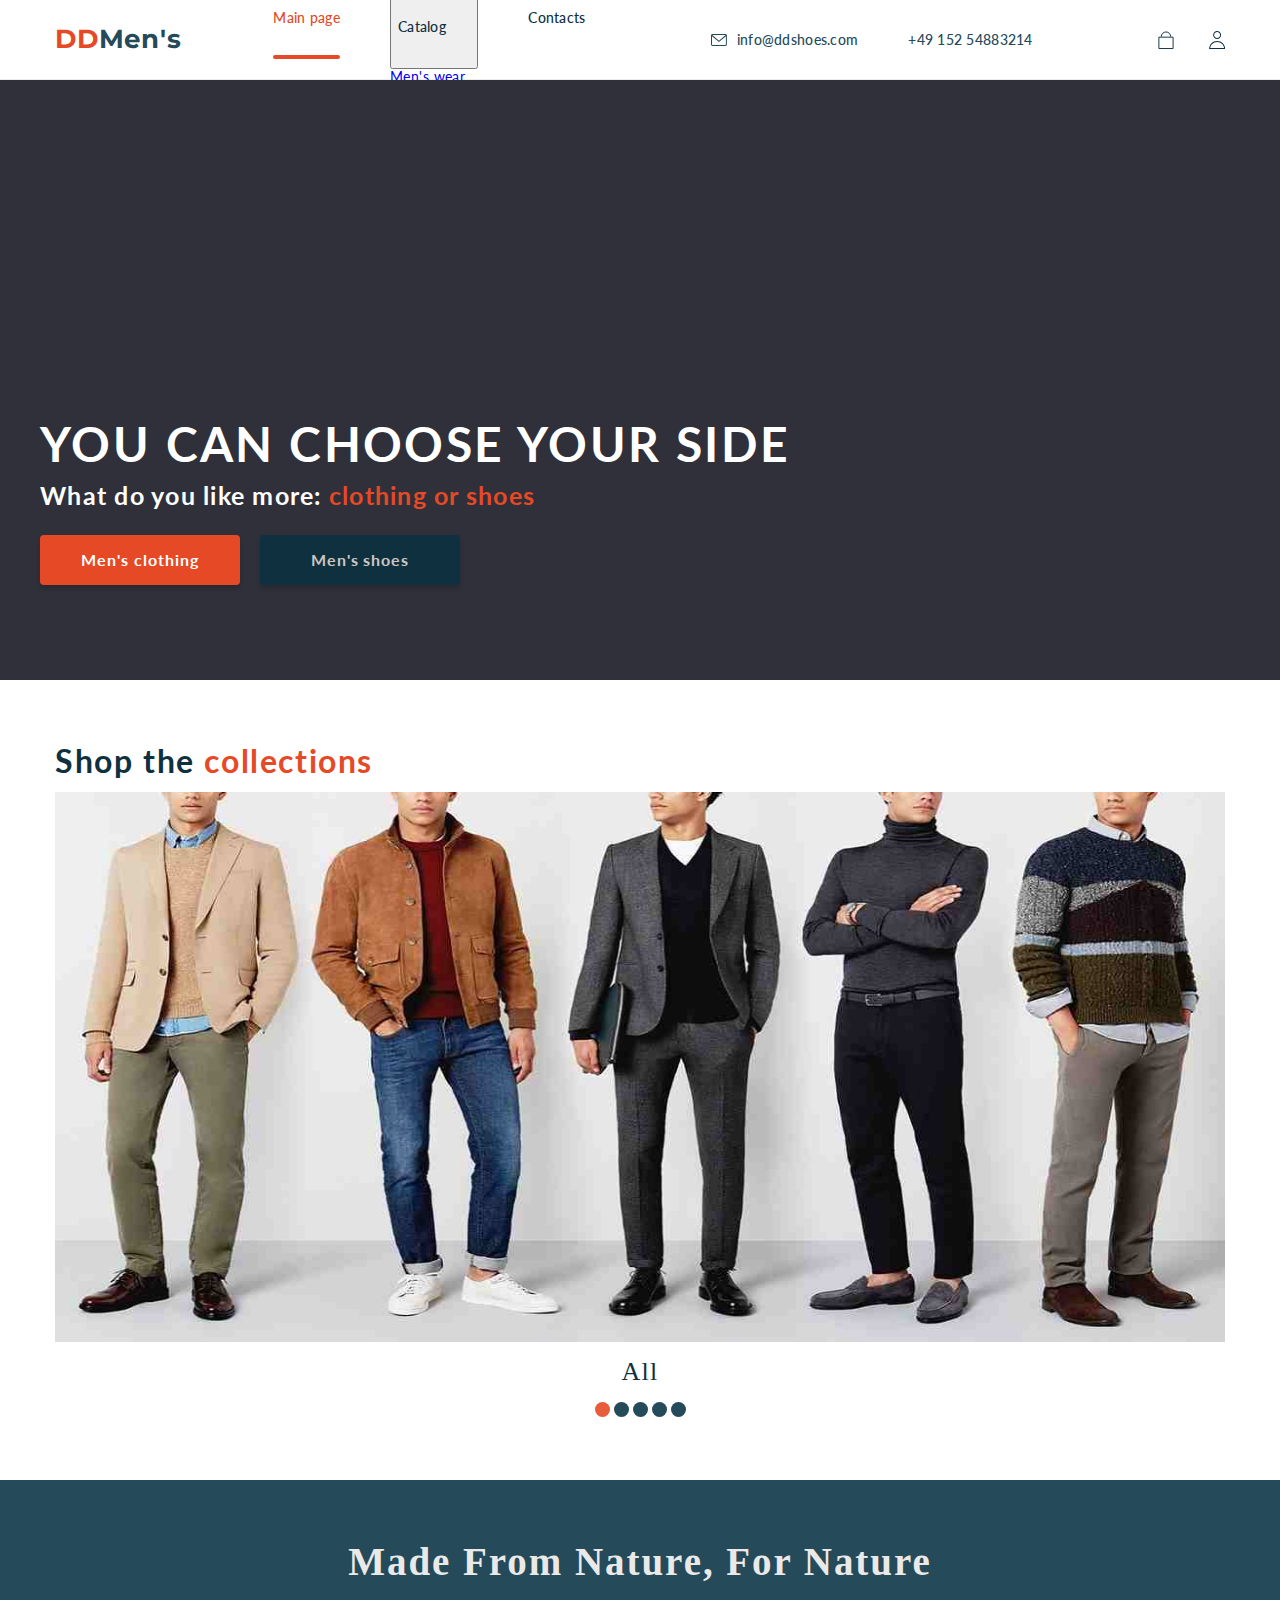
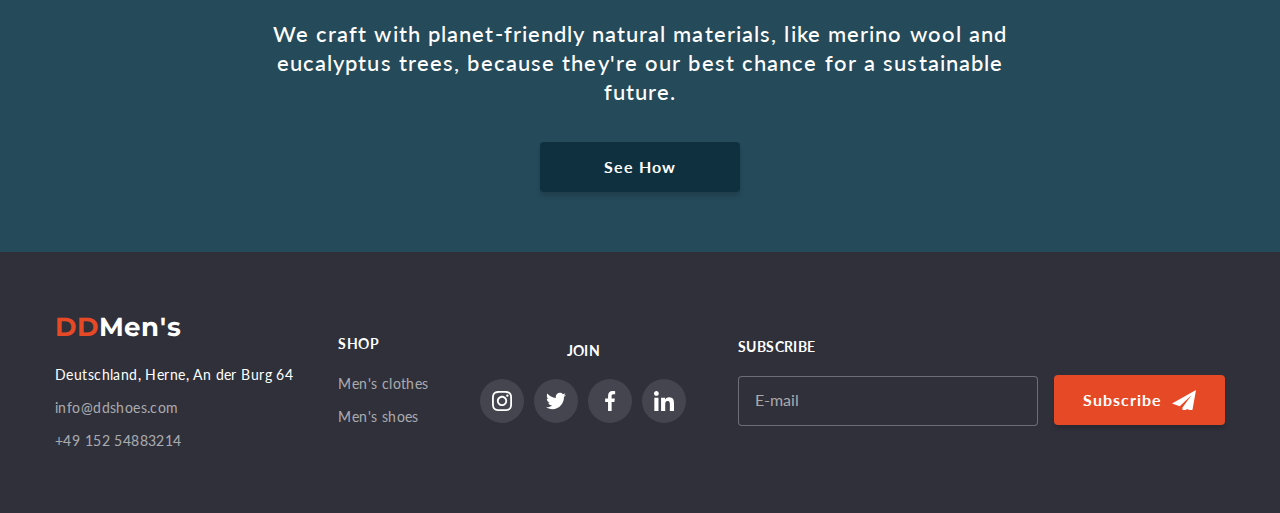
==== index.html @ 1b85abd5 "add img" ====
<!DOCTYPE html>
<html lang="en">
  <head>
    <meta charset="UTF-8" />
    <meta http-equiv="X-UA-Compatible" content="IE=edge" />
    <meta name="viewport" content="width=device-width, initial-scale=1.0" />
    <title>DDmen's</title>
    <!-- Fonts -->
    <link
      href="https://fonts.googleapis.com/css2?family=Cormorant:wght@500&family=Jost:wght@500&family=Lato:wght@400;700&family=Montserrat:wght@400;500&family=Raleway:wght@700&display=swap"
      rel="stylesheet"
    />

    <!-- Normalize -->
    <link
      rel="stylesheet"
      href="https://cdnjs.cloudflare.com/ajax/libs/modern-normalize/1.1.0/modern-normalize.min.css"
    />

    <!-- slick -->
    <!-- Add the slick-theme.css if you want default styling -->
    <!-- <link
      rel="stylesheet"
      type="text/css"
      href="//cdn.jsdelivr.net/npm/slick-carousel@1.8.1/slick/slick.css"
    /> -->
    <!-- Add the slick-theme.css if you want default styling -->
    <!-- <link
      rel="stylesheet"
      type="text/css"
      href="//cdn.jsdelivr.net/npm/slick-carousel@1.8.1/slick/slick-theme.css"
    /> -->

    <!-- Styles -->
    <link rel="stylesheet" href="./css/main.min.css" />
  </head>
  <body>
    <!-- Header -->
    <header class="header" id="header">
      <div class="header-container">
        <!-- Site-nav -->
        <nav class="site-nav">
          <a href="./index.html" class="site-nav__logo">
            <span class="site-nav__logo-span">DD</span>Men's
          </a>
          <ul class="site-nav__list">
            <li class="site-nav__item">
              <a
                href="./index.html"
                class="site-nav__link site-nav__link--current"
                >Main page</a
              >
            </li>
            <li class="site-nav__item">
              <!-- <a href="./catalog.html" class="site-nav__link">Catalog</a> -->
              <div class="dropdown">
                <button class="dropdown__button site-nav__link">
                  Catalog
                  <svg class="dropdown__icon" width="20" height="20">
                    <use
                      href="./src/images/icons/header/scroll.svg#scroll-down"
                    ></use>
                  </svg>
                </button>
                <div class="dropdown__content">
                  <ul class="dropdown__list">
                    <li class="dropdown__item">
                      <a class="dropdown__link" href="./catalog-clothes.html"
                        >Men's wear</a
                      >
                    </li>
                    <li class="dropdown__item">
                      <a class="dropdown__link" href="./catalog-shoes.html"
                        >Men's shoes</a
                      >
                    </li>
                  </ul>
                </div>
              </div>
            </li>
            <li class="site-nav__item">
              <a href="" class="site-nav__link">Contacts</a>
            </li>
          </ul>
        </nav>

        <!-- Contacts -->
        <div class="contact">
          <ul class="header-contact__list">
            <li class="header-contact__item">
              <a href="mailto:info@ddshoes.com" class="header-contact__link">
                <svg class="header-contact__icon" width="16" height="12">
                  <use href="./src/images/icons/header/header.svg#mailto"></use>
                </svg>
                info@ddshoes.com
              </a>
            </li>
            <li class="header-contact__item">
              <a href="tel:+4915254883214" class="header-contact__link">
                <svg class="header-contact__icon" width="10" height="16">
                  <use href="./images/icons/header/header.svg#tel"></use>
                </svg>
                +49 152 54883214
              </a>
            </li>
          </ul>
        </div>

        <!-- Header-actions -->
        <div class="header-actions">
          <ul class="header-actions__list">
            <li class="header-actions__item">
              <a
                href=""
                class="header-actions__link header-actions__link-busket"
              >
                <svg
                  class="header-actions__icon header-actions__icon-busket"
                  width="16"
                  height="18"
                >
                  <use
                    href="./src/images/icons/header/actions-header.svg#busket"
                  ></use>
                </svg>
              </a>
            </li>
            <li class="header-actions__item">
              <a href="" class="header-actions__link">
                <svg class="header-actions__icon" width="16" height="18">
                  <use
                    href="./src/images/icons/header/actions-header.svg#account"
                  ></use>
                </svg>
              </a>
            </li>
          </ul>
        </div>

        <!-- Mobile -->

        <!-- Mobile-button -->
        <button
          type="button"
          class="burger__btn burger__btn--opened js-open-menu"
          aria-expanded="false"
          aria-controls="mobile-menu-container"
        >
          <svg
            class="burger__icon burger__icon--opened"
            aria-label="Перемикач мобільного меню"
          >
            <use
              class="burger__use burger__use--opened"
              href="../src/images/icons/mobile/mobile-new.svg#menu-new"
            ></use>
          </svg>
        </button>

        <!-- Mobile-menu -->
        <div class="mobile-menu js-menu-container">
          <div class="menu-container" id="mobile-menu-container">
            <button
              type="button"
              class="burger__btn burger__btn--closed is-close js-close-menu"
              aria-expanded="false"
              aria-controls="mobile-menu-container"
            >
              <svg class="burger__icon" aria-label="Перемикач мобільного меню">
                <use
                  class="burger__use burger__use--crossed"
                  href="../src/images/icons/mobile/mobile.svg#close-40px"
                ></use>
              </svg>
            </button>

            <!-- Mobile-nav -->
            <ul class="mobile-nav__list">
              <li class="mobile-nav__item">
                <a
                  href="./index.html"
                  class="mobile-nav__link mobile-nav__link--current"
                  >Main page</a
                >
              </li>
              <li class="mobile-nav__item">
                <div class="dropdown-mobile">
                  <button
                    class="dropdown-mobile__button mobile-nav__link dropdown-btn"
                  >
                    Catalog
                    <!-- <svg class="dropdown-mobile__icon" width="20" height="20"> -->
                    <!-- <use
                        href="./images/icons/header/scroll.svg#scroll-down"
                      ></use>
                    </svg> -->
                  </button>
                  <div class="dropdown-mobile__content">
                    <ul class="dropdown-mobile__list">
                      <li class="dropdown-mobile__item">
                        <a
                          class="dropdown-mobile__link"
                          href="./catalog-clothes.html"
                          >Men's wear</a
                        >
                      </li>
                      <li class="dropdown-mobile__item">
                        <a
                          class="dropdown-mobile__link"
                          href="./catalog-shoes.html"
                          >Men's shoes</a
                        >
                      </li>
                    </ul>
                  </div>
                </div>
              </li>

              <li class="mobile-nav__item mobile-nav__item-contacts">
                <a href="" class="mobile-nav__link">Contacts</a>
              </li>
            </ul>

            <!-- Mobile-contact -->
            <ul class="mobile-contact__list">
              <li class="mobile-contact__item">
                <a href="tel:+4915254883214" class="mobile-contact__link">
                  +49 152 54883214
                </a>
              </li>
              <li class="mobile-contact__item">
                <a href="mailto:info@ddshoes.com" class="mobile-contact__link">
                  info@ddshoes.com
                </a>
              </li>
            </ul>

            <!-- Mobile-socials -->
            <ul class="mobile-socials">
              <li class="mobile-socials__item">
                <a
                  class="mobile-socials__link"
                  href="https://www.instagram.com/"
                >
                  Instagram
                </a>
              </li>
              <li class="mobile-socials__item">
                <a class="mobile-socials__link" href="https://www.twitter.com/">
                  Twitter
                </a>
              </li>
              <li class="mobile-socials__item">
                <a
                  class="mobile-socials__link"
                  href="https://www.facebook.com/"
                >
                  Facebook
                </a>
              </li>
              <li class="mobile-socials__item">
                <a
                  class="mobile-socials__link"
                  href="https://www.linkedin.com/"
                >
                  LinkedIn
                </a>
              </li>
            </ul>
          </div>
        </div>
      </div>
    </header>

    <!-- Main -->
    <main>
      <!-- Hero -->
      <section class="hero">
        <div class="hero__container">
          <h1 class="hero__title">You can choose your side</h1>
          <p class="hero__text">
            What do you like more:
            <span class="hero__text-span">clothing or shoes</span>
          </p>

          <ul class="hero__list">
            <li class="hero__item">
              <a href="./catalog-clothes.html" class="hero__link"
                ><button class="hero__button">Men's clothing</button></a
              >
            </li>
            <li class="hero__item">
              <a href="./catalog-shoes.html" class="hero__link"
                ><button class="hero__button hero__button-shoes">
                  Men's shoes
                </button></a
              >
            </li>
          </ul>
        </div>
      </section>

      <!-- Season -->
      <section class="season">
        <div class="season__container">
          <h2 class="season__title">
            Shop the <span class="season__title-span">collections</span>
          </h2>

          <!-- Slide-show -->
          <div class="slideshow-cards">
            <ul class="slideshow-cards__list">
              <li class="slideshow-cards__item">
                <div class="slideshow-cards__box mySlides fade">
                  <p class="slideshow-cards__number">1 / 5</p>
                  <img
                    class="slideshow-cards__img"
                    src="/src/images/index/season/all.jpg"
                    alt=""
                  />
                  <a href="./catalog-clothes.html" class="slideshow-cards__link"
                    ><p class="slideshow-cards__text">All</p></a
                  >
                </div>
              </li>

              <li class="slideshow-cards__item">
                <div class="slideshow-cards__box mySlides fade">
                  <p class="slideshow-cards__number">2 / 5</p>
                  <img
                    class="slideshow-cards__img"
                    src="./src/images/index/season/sport.jpg"
                    alt=""
                  />
                  <a
                    href="./src/catalog-clothes.html"
                    class="slideshow-cards__link"
                    ><p class="slideshow-cards__text">Sport</p></a
                  >
                </div>
              </li>

              <li class="slideshow-cards__item">
                <div class="slideshow-cards__box mySlides fade">
                  <p class="slideshow-cards__number">3 / 5</p>
                  <img
                    class="slideshow-cards__img"
                    src="./src/images/index/season/summer.jpg"
                    alt=""
                  />
                  <a href="./catalog-clothes.html" class="slideshow-cards__link"
                    ><p class="slideshow-cards__text">Summer</p></a
                  >
                </div>
              </li>

              <li class="slideshow-cards__item">
                <div class="slideshow-cards__box mySlides fade">
                  <p class="slideshow-cards__number">4 / 5</p>
                  <img
                    class="slideshow-cards__img"
                    src="./src/images/index/season/winter.jpg"
                    alt=""
                  />
                  <a href="./catalog-clothes.html" class="slideshow-cards__link"
                    ><p class="slideshow-cards__text">Winter</p></a
                  >
                </div>
              </li>

              <li class="slideshow-cards__item">
                <div class="slideshow-cards__box mySlides fade">
                  <p class="slideshow-cards__number">5 / 5</p>
                  <img
                    class="slideshow-cards__img"
                    src="./src/images/index/season/casual.jpg"
                    alt=""
                  />
                  <a href="./catalog-clothes.html" class="slideshow-cards__link"
                    ><p class="slideshow-cards__text">Casual</p></a
                  >
                </div>
              </li>
            </ul>
          </div>

          <!-- Next and previous buttons -->
          <!-- <div class="slideshow-swipe">
            <ul class="slideshow-swipe__list">
              <li class="slideshow-swipe__item">
                <a
                  class="slideshow-swipe__button prev"
                  onclick="plusSlides(-1)"
                >
                  <svg class="slideshow-swipe__icon">
                    <use href="../src/images/icons/index/left.svg"></use>
                  </svg>
                </a>
              </li>
              <li class="slideshow-swipe__item slideshow-swipe__item-next">
                <a class="slideshow-swipe__button next" onclick="plusSlides(1)">
                  <svg class="slideshow-swipe__icon">
                    <use href="./images/icons/index/right.svg"></use>
                  </svg>
                </a>
              </li>
            </ul>
          </div> -->

          <!-- The dots/circles -->
          <div class="slideshow-dots">
            <ul class="slideshow-dots__list">
              <li class="slideshow-dots__item">
                <span
                  class="slideshow-dots__dot dot"
                  onclick="currentSlide(1)"
                ></span>
              </li>
              <li class="slideshow-dots__item">
                <span
                  class="slideshow-dots__dot dot"
                  onclick="currentSlide(2)"
                ></span>
              </li>
              <li class="slideshow-dots__item">
                <span
                  class="slideshow-dots__dot dot"
                  onclick="currentSlide(3)"
                ></span>
              </li>
              <li class="slideshow-dots__item">
                <span
                  class="slideshow-dots__dot dot"
                  onclick="currentSlide(4)"
                ></span>
              </li>
              <li class="slideshow-dots__item">
                <span
                  class="slideshow-dots__dot dot"
                  onclick="currentSlide(5)"
                ></span>
              </li>
            </ul>
          </div>
        </div>
      </section>

      <!-- Nature -->
      <section class="nature">
        <div class="nature__container">
          <h2 class="nature__title">Made From Nature, For Nature</h2>
          <p class="nature__text">
            We craft with planet-friendly natural materials, like merino wool
            and eucalyptus trees, because they're our best chance for a
            sustainable future.
          </p>
          <a href="" class="nature__link"
            ><button type="button" class="nature__button">See How</button>
          </a>
        </div>
      </section>
    </main>

    <!-- Footer -->
    <footer class="footer">
      <div class="footer-container">
        <h2 class="footer__title">Footer</h2>
        <!-- Footer-address -->
        <div class="footer-address">
          <!-- Address-logo -->
          <a href="./index.html" class="footer-address__logo">
            <span class="footer-address__logo-span">DD</span>Men's
          </a>

          <address class="footer-address__address">
            <ul class="footer-address__list">
              <li class="footer-address__item">
                <a
                  href="https://maps.app.goo.gl/2RKLBcvgn1Kz6TnK7?g_st=it"
                  class="footer-address__link"
                  >Deutschland, Herne, An der Burg 64</a
                >
              </li>
              <li class="footer-address__item">
                <a
                  href="mailto:info@ddshoes.com"
                  class="footer-address__link footer-address__link--add"
                  >info@ddshoes.com</a
                >
              </li>
              <li class="footer-address__item">
                <a
                  href="tel:+4915254883214"
                  class="footer-address__link footer-address__link--add"
                  >+49 152 54883214</a
                >
              </li>
            </ul>
          </address>
        </div>

        <!-- Shop -->
        <div class="footer-shop">
          <h3 class="footer-shop__title">Shop</h3>
          <ul class="footer-shop__list">
            <li class="footer-shop__item">
              <a href="./catalog-clothes.html" class="footer-shop__link">
                <p class="footer-shop__text">Men's clothes</p>
              </a>
            </li>
            <li class="footer-shop__item">
              <a href="./catalog-shoes.html" class="footer-shop__link">
                <p class="footer-shop__text">Men's shoes</p>
              </a>
            </li>
          </ul>
        </div>

        <!-- Socials -->
        <div class="footer-socials">
          <h3 class="footer-socials__title">Join</h3>
          <ul class="footer-socials__list">
            <li class="footer-socials__item">
              <a
                href="https://www.instagram.com/"
                target="_blank"
                class="footer-socials__link"
              >
                <svg class="footer-socials__icon">
                  <use
                    href="./src/images/icons/social/social.svg#instagram"
                  ></use>
                </svg>
              </a>
            </li>
            <li class="footer-socials__item">
              <a
                href="https://www.twitter.com/"
                target="_blank"
                class="footer-socials__link"
              >
                <svg class="footer-socials__icon">
                  <use
                    href="./src/images/icons/social/social.svg#twitter"
                  ></use>
                </svg>
              </a>
            </li>
            <li class="footer-socials__item">
              <a
                href="https://www.facebook.com/"
                target="_blank"
                class="footer-socials__link"
              >
                <svg class="footer-socials__icon">
                  <use
                    href="./src/images/icons/social/social.svg#facebook"
                  ></use>
                </svg>
              </a>
            </li>
            <li class="footer-socials__item">
              <a
                href="https://www.linkedin.com/"
                target="_blank"
                class="footer-socials__link"
              >
                <svg class="footer-socials__icon">
                  <use
                    href="./src/images/icons/social/social.svg#linkedin"
                  ></use>
                </svg>
              </a>
            </li>
          </ul>
        </div>

        <!-- Subscribe -->
        <div class="footer-subscribe">
          <p class="footer-subscribe__text">Subscribe</p>
          <form action="" class="js-speaker-form">
            <div class="form-footer">
              <label for="mail" class="form-footer__label"></label>
              <input
                type="email"
                name="mail"
                id="mail"
                class="form-footer__input"
                placeholder="E-mail"
              />
              <button type="submit" class="form-footer__button">
                Subscribe
              </button>
            </div>
          </form>
        </div>
      </div>
    </footer>

    <!-- Scripts -->
    <script src="../src/js/modal.js"></script>
    <script defer src="../src/js/mobile-menu.js"></script>
    <script src="../src/js/slider.js"></script>
    <script src="../src/js/mobile-dropdown.js"></script>
    <!-- <script defer src="../src/js/light-box.js"></script>
    <script src="../src/js/slick.js"></script> -->
  </body>
</html>
---- css/main.min.css ----
.mobile-socials{margin:0;padding:0;list-style:none}.mobile-socials__link{text-decoration:none}.filtration__button,.form-field__button,.modal__button{border-radius:4px;border-width:0}.catalog__title,.footer__title{position:absolute;width:1px;height:1px;margin:-1px;border:0;padding:0;white-space:nowrap;clip-path:inset(100%);clip:rect(0 0 0 0);overflow:hidden}.footer-socials__link{display:flex;align-items:center;justify-content:center;width:44px;height:44px;border-radius:50%;color:#afb1b8}.footer-socials__icon{width:20px;height:20px;fill:currentColor}body{background-color:#fff;color:#0f303f;font-family:Lato,sans-serif;letter-spacing:.03em;font-size:14px;overflow-x:hidden}body.modal-open{overflow:hidden}button{cursor:pointer}html{box-sizing:border-box}*,*::before,*::after{box-sizing:inherit}section{padding-top:60px;padding-bottom:60px}img{display:block;max-width:100%}h1,h2,h3,h4,h5,h6,p{margin-top:0;margin-bottom:0}ul{margin:0;padding:0;list-style:none}li{text-decoration:none}a{text-decoration:none}.backdrop{transition:opacity 250ms cubic-bezier(0.4, 0, 0.2, 1),visibility 250ms cubic-bezier(0.4, 0, 0.2, 1);position:fixed;top:0;left:0;width:100%;height:100%;background-color:rgba(0,0,0,.2)}.backdrop.is-hidden{opacity:0;pointer-events:none;visibility:hidden}.modal{transition:transform 250ms cubic-bezier(0.4, 0, 0.2, 1);position:absolute;top:50%;left:50%;background-color:#fff;transform:translate(-50%, -50%) scale(1)}@media screen and (max-width: 450px){.modal{width:90%;padding:0 15px}}@media screen and (max-height: 560px){.modal{left:50%;top:0;transform:translate(-50%, 0%) scale(1)}}.modal__icon{width:11px;height:11px;fill:currentColor}.modal__button{display:flex;align-items:center;justify-content:center;transition:color 250ms cubic-bezier(0.4, 0, 0.2, 1);position:absolute;padding:0;right:8px;top:8px;cursor:pointer;background-color:#fff;border-radius:50%;width:30px;height:30px;border:1px solid rgba(0,0,0,.1)}.modal__button:hover,.modal__button .close-btn:focus{color:#e64926}.backdrop.is-hidden .modal{transform:translate(-50%, -50%) scale(0.5)}@media screen and (max-height: 560px){.backdrop.is-hidden .modal{transform:translate(-50%, 0%) scale(0.5)}}.modal__button{display:flex;align-items:center;justify-content:center;transition:color 250ms cubic-bezier(0.4, 0, 0.2, 1);position:absolute;padding:0;right:8px;top:8px;cursor:pointer;background-color:#fff;border-radius:50%;width:30px;height:30px;border:1px solid rgba(0,0,0,.1)}.modal__button:hover,.modal__button .close-btn:focus{color:#e64926}.modal__title{font-size:20px;line-height:1.15;margin-bottom:12px;text-align:center;color:#254a5a}.modal-form{max-width:100%;padding:40px 20px}@media screen and (min-width: 450px){.modal-form{width:450px;padding:40px}}@media screen and (min-width: 1200px){.modal-form{width:528px;padding:40px}}.form-field{display:flex;flex-direction:column;margin-bottom:10px;position:relative}.form-field--comm{margin-bottom:20px}.form-field--term{margin-bottom:30px}.form-field__label{font-weight:400;font-size:12px;line-height:1.1666666667;letter-spacing:.01em}.form-field__label:not(:last-child){margin-bottom:4px}.form-field__label--term{font-weight:400;font-size:12px;line-height:1.1666666667;letter-spacing:.03em}@media screen and (min-width: 1200px){.form-field__label--term{font-weight:400;font-size:14px;line-height:1.7142857143;letter-spacing:.03em}}.form-field__input{transition:border-color 250ms cubic-bezier(0.4, 0, 0.2, 1);padding:11px 42px;height:40px;width:100%;border:1px solid rgba(33,33,33,.2);border-radius:4px}.form-field__input:focus{outline:none;border-color:#e64926}.form-field__icon{transition:fill 250ms cubic-bezier(0.4, 0, 0.2, 1);position:absolute;top:50%;left:15px;display:inline-block;width:18px;height:18px}.form-field__icon--check{display:inline-block;width:16px;height:15px;border:2px solid #254a5a;border-radius:2px;margin-right:7px}.form-field__comment{transition:border-color 250ms cubic-bezier(0.4, 0, 0.2, 1);resize:none;margin:0;padding:12px 16px;height:120px;border:1px solid rgba(33,33,33,.2);border-radius:4px;font-size:12px;line-height:1.17;letter-spacing:.01em}.form-field__comment:focus{border-color:#e64926;outline:none}.form-field__comment::placeholder{color:rgba(117,117,117,.5)}.form-field__checkbox{position:absolute;width:1px;height:1px;margin:-1px;padding:0;overflow:hidden;border:0;clip:rect(0 0 0 0)}.form-field__checkbox:checked+.form-field__icon--check{background-image:url(../src/images/icons/modal/term.svg);background-position:center;background-repeat:no-repeat;background-color:#e64926;background-origin:border-box;border-color:#e64926}.form-field__link{margin-left:4px;color:#2196f3;text-decoration:underline}.form-field__button{padding:10px 32px;margin:0 auto;display:block;text-align:center;min-width:216px;background-color:#e64926;color:#fff;box-shadow:0px 4px 4px rgba(0,0,0,.15);cursor:pointer;font-family:inherit;font-weight:700;font-size:16px;line-height:1.88;letter-spacing:.06em}.form .form-field__button:focus,.form .form-field__button:hover{background-color:#188ce8;box-shadow:0px 4px 4px rgba(0,0,0,.15)}.form-field__input:focus~.form-field__icon{fill:#e64926}.header{background-color:#fff;border-bottom:1px solid #ececec;height:60px;display:flex}.header-container{display:flex;align-items:center;justify-content:space-between;padding:0 15px;padding-top:0;padding-bottom:0;width:100%}@media screen and (min-width: 480px){.header-container{width:480px;margin-left:auto;margin-right:auto}}@media screen and (min-width: 768px){.header-container{width:768px}}@media screen and (min-width: 1200px){.header-container{width:1200px}}@media screen and (min-width: 1200px){.header{height:80px}}.site-nav__logo{font-weight:700;font-size:24px;line-height:1.1666666667;letter-spacing:.03em;font-style:normal;font-family:Montserrat,sans-serif;color:#254a5a}@media screen and (min-width: 1200px){.site-nav__logo{font-weight:700;font-size:26px;line-height:1.1923076923;letter-spacing:.03em}}.site-nav__logo-span{color:#e64926}.site-nav__list{display:none}.contact{display:none}.header-actions{display:flex}.header-actions__link{color:#0f303f;transition:fill 250ms cubic-bezier(0.4, 0, 0.2, 1)}.header-actions__link:hover,.header-actions__link:focus{fill:#e64926}.header-actions__link-busket{transition:stroke 250ms cubic-bezier(0.4, 0, 0.2, 1)}.header-actions__link-busket:hover,.header-actions__link-busket:focus{stroke:#e64926}.header-actions__icon{fill:#0f303f}.header-actions__icon:hover,.header-actions__icon:focus{fill:#e64926}.header-actions__icon-busket{fill:none;stroke:#0f303f}.header-actions__icon-busket:hover,.header-actions__icon-busket:focus{stroke:#e64926}@media screen and (min-width: 768px){.site-nav{display:flex;align-items:center}.site-nav__logo{font-weight:700;font-size:26px;line-height:1.1923076923;letter-spacing:.03em;font-weight:700;font-size:24px;line-height:1.1666666667;letter-spacing:.03em;font-style:normal;font-family:Montserrat,sans-serif;color:#254a5a;margin-right:88px}}@media screen and (min-width: 768px)and (min-width: 1200px){.site-nav__logo{font-weight:700;font-size:26px;line-height:1.1923076923;letter-spacing:.03em}}@media screen and (min-width: 768px){.site-nav__logo-span{color:#e64926}}@media screen and (min-width: 768px){.site-nav__list{display:flex}}@media screen and (min-width: 768px){.site-nav__item:not(:last-child){margin-right:50px}}@media screen and (min-width: 768px){.site-nav__link{font-weight:500;font-size:14px;line-height:1.1428571429;letter-spacing:.02em;transition:color 250ms cubic-bezier(0.4, 0, 0.2, 1);position:relative;display:block;padding-top:22px;padding-bottom:22px;color:#0f303f}.site-nav__link:hover,.site-nav__link:focus{color:#e64926}.site-nav__link--current{color:#e64926}.site-nav__link--current::after{position:absolute;display:block;content:"";width:100%;height:4px;background-color:#e64926;border-radius:2px;bottom:0%;margin-bottom:-1px}}@media screen and (min-width: 768px){.contact{display:block}}@media screen and (min-width: 768px){.header-contact__link{font-weight:500;font-size:12px;line-height:1.1666666667;letter-spacing:.02em;transition:color 250ms cubic-bezier(0.4, 0, 0.2, 1);display:flex;align-items:center;gap:10px;color:#254a5a}.header-contact__link:hover,.header-contact__link:focus{color:#e64926}.header-contact__icon{fill:currentColor}}@media screen and (min-width: 768px){.header-actions{display:flex}.header-actions__link{transition:color 250ms cubic-bezier(0.4, 0, 0.2, 1);display:flex;align-items:center;gap:10px;color:#0f303f}.header-actions__link:hover,.header-actions__link:focus{color:#e64926}.header-actions__icon{fill:currentColor;width:16px;height:18px}}@media screen and (min-width: 1200px){.site-nav__logo{margin-right:92px}.site-nav__link{padding-top:32px;padding-bottom:32px}.header-contact__list{display:flex}.header-contact__link{font-weight:500;font-size:14px;line-height:1.1428571429;letter-spacing:.02em}.header-actions__list{display:flex}}@media screen and (min-width: 768px)and (max-width: 1199px){.header-contact__item:not(:last-child){margin-bottom:10px}.header-actions__item:not(:last-child){margin-bottom:10px}}@media screen and (max-width: 767px){.header-actions__list{display:flex}.header-actions__item:not(:last-child){margin-right:10px}}@media screen and (min-width: 1200px){.header-contact__item:not(:last-child){margin-right:30px}.header-actions__item:not(:last-child){margin-right:35px}}.footer{padding:60px 0;background-color:#2f303a}.footer-container{padding:0 15px;padding-top:0;padding-bottom:0;width:100%}@media screen and (min-width: 480px){.footer-container{width:480px;margin-left:auto;margin-right:auto}}@media screen and (min-width: 768px){.footer-container{width:768px}}@media screen and (min-width: 1200px){.footer-container{width:1200px}}@media screen and (max-width: 767px){.footer-container{text-align:center}}@media screen and (min-width: 768px)and (max-width: 1199px){.footer-container{display:flex;flex-wrap:wrap;justify-content:center;align-items:baseline;column-gap:165px;text-align:center}}@media screen and (min-width: 1200px){.footer-container{justify-content:space-between;flex-wrap:nowrap;gap:0;display:flex;align-items:center}}@media screen and (max-width: 1199px){.footer-address{margin-bottom:60px}}.footer-address__logo{font-weight:700;font-size:24px;line-height:1.1666666667;letter-spacing:.03em;font-style:normal;font-family:Montserrat,sans-serif;color:#fff;display:inline-block;margin-bottom:20px}@media screen and (min-width: 1200px){.footer-address__logo{font-weight:700;font-size:26px;line-height:1.1923076923;letter-spacing:.03em}}.footer-address__logo-span{color:#e64926}@media screen and (min-width: 1200px){.footer-address__address{text-align:left;margin-bottom:0px;margin-right:45px}}.footer-address__item:not(:last-child){margin-bottom:9px}.footer-address__link{color:#fff;line-height:1.71;font-style:normal}.footer-address__link--add{transition:color 250ms cubic-bezier(0.4, 0, 0.2, 1);color:rgba(255,255,255,.6)}.footer-address__link--add:hover,.footer-address__link--add:focus{color:#e64926}.footer-shop{margin-bottom:30px}.footer-shop__title{font-weight:700;font-size:14px;line-height:1.1428571429;letter-spacing:.03em;margin-bottom:20px;text-transform:uppercase;color:#fff}.footer-shop__item:not(:last-child){margin-bottom:9px}.footer-shop__link{transition:color 250ms cubic-bezier(0.4, 0, 0.2, 1);color:rgba(255,255,255,.6);line-height:1.71;font-style:normal}.footer-shop__link:hover,.footer-shop__link:focus{color:#e64926}@media screen and (min-width: 1200px){.footer-shop{margin-right:auto;margin-bottom:0%}}.footer-socials__title{font-weight:700;font-size:14px;line-height:1.1428571429;letter-spacing:.03em;margin-bottom:20px;text-transform:uppercase;color:#fff}@media screen and (min-width: 1200px){.footer-socials__title{text-align:center}}.footer-socials__list{display:flex;gap:10px;justify-content:center}.footer-socials__link{transition:background-color 250ms cubic-bezier(0.4, 0, 0.2, 1);background-color:rgba(255,255,255,.1)}.footer-socials__link:hover,.footer-socials__link:focus{color:#fff;background-color:#e64926}.footer-socials__icon{fill:#fff}@media screen and (max-width: 1199px){.footer-socials{margin-bottom:60px}}@media screen and (min-width: 1200px){.footer-socials{margin-right:auto;margin-bottom:0%}}.footer-subscribe__text{font-weight:700;font-size:14px;line-height:1.1428571429;letter-spacing:.03em;display:block;margin-bottom:20px;margin-top:0;text-transform:uppercase;color:#fff}.form-footer__input{transition:#ececec 250ms cubic-bezier(0.4, 0, 0.2, 1);display:block;width:100%;height:50px;margin:0 auto;padding:13px 16px;margin-bottom:20px;border-radius:4px;border:1px solid rgba(255,255,255,.3);background-color:#2f303a;color:#fff}.form-footer__input::placeholder{color:rgba(255,255,255,.6);font-family:inherit;font-size:100%;font-size:16px;line-height:1.15}@media screen and (min-width: 768px){.form-footer__input{width:450px}}@media screen and (min-width: 1200px){.form-footer__input{display:inline-block;margin-bottom:0;margin-right:12px;width:300px}}.form-footer__button{display:inline-flex;align-items:center;padding:8px 29px;min-width:170px;min-height:50px;font-family:inherit;text-align:center;border-radius:4px;background-color:#e64926;color:#fff;cursor:pointer;display:inline-flex;align-items:center;justify-content:center;transition:background-color 250ms cubic-bezier(0.4, 0, 0.2, 1);font-weight:700;font-size:16px;line-height:1.875;letter-spacing:.06em;border:none;margin:0;box-shadow:0px 4px 4px rgba(0,0,0,.15);font-style:normal}.form-footer__button:hover,.form-footer__button:focus{background-color:#254a5a}.form-footer__button::after{content:"";display:inline-block;width:24px;height:20px;margin-left:10px;background-image:url(../src/images/icons/footer/send.svg)}.hero{padding:300px 0;background-color:#2f303a;margin:0 auto;background-size:cover;background-repeat:no-repeat;background-position:center;text-align:center;background-color:#2f303a;background-image:linear-gradient(to right, rgba(47, 48, 58, 0.4), rgba(47, 48, 58, 0.4)),url(../src/images/index/hero/hero-index.jpg)}@media screen and (max-width: 479px){.hero{padding:160px 0}}@media screen and (max-width: 767px){.hero{padding:210px 0}}@media screen and (max-width: 1199px){.hero{padding:220px 0}}.hero__container{padding:0 15px;padding-top:0;padding-bottom:0;width:100%}@media screen and (min-width: 480px){.hero__container{width:480px;margin-left:auto;margin-right:auto}}@media screen and (min-width: 768px){.hero__container{width:768px}}@media screen and (min-width: 1200px){.hero__container{width:1200px}}.hero__title{font-weight:700;font-size:40px;line-height:1.45;letter-spacing:.05em;margin-bottom:25px;margin-left:auto;margin-right:auto;text-transform:uppercase;text-align:center;color:#fff}@media screen and (max-width: 1199px){.hero__title{max-width:480px}}.hero__text{font-weight:700;font-size:20px;line-height:1.3;letter-spacing:.05em;color:#fff;margin-bottom:30px}.hero__text-span{color:#e64926}.hero__list{display:flex;gap:10px}.hero__item{margin-left:auto;margin-right:auto}.hero__button{display:inline-block;align-items:center;padding:10px 32px;min-width:200px;min-height:50px;font-family:inherit;text-align:center;border-radius:4px;background-color:#e64926;color:#fff;cursor:pointer;font-weight:700;font-size:16px;line-height:1.875;letter-spacing:.06em;transition:background-color 250ms cubic-bezier(0.4, 0, 0.2, 1),color 250ms cubic-bezier(0.4, 0, 0.2, 1);border:none;box-shadow:0 4px 4px rgba(0,0,0,.15)}.hero__button:focus,.hero__button:hover{background-color:#0f303f;color:#cec6c4}.hero__button-shoes{background-color:#0f303f;color:#cec6c4}.hero__button-shoes:focus,.hero__button-shoes:hover{background-color:#e64926;color:#fff}@media screen and (max-width: 425px){.hero__button{padding:10px 10px;min-width:140px;max-width:160px}}@media screen and (min-width: 768px){.hero__title{font-weight:700;font-size:45px;line-height:1.3333333333;letter-spacing:.05em}.hero__list{gap:40px;justify-content:center}.hero__item{margin-left:0;margin-right:0}}@media screen and (min-width: 1200px){.hero{position:relative}.hero__title{font-weight:700;font-size:48px;line-height:1.3125;letter-spacing:.05em;position:absolute;bottom:180px;left:40px;color:#fff}.hero__text{font-weight:700;font-size:25px;line-height:1.2;letter-spacing:.05em;position:absolute;bottom:140px;left:40px;color:#fff}.hero__text-span{color:#e64926}.hero__list{display:flex;gap:20px;position:absolute;bottom:95px;left:40px}}.season__container{padding:0 15px;padding-top:0;padding-bottom:0;width:100%}@media screen and (min-width: 480px){.season__container{width:480px;margin-left:auto;margin-right:auto}}@media screen and (min-width: 768px){.season__container{width:768px}}@media screen and (min-width: 1200px){.season__container{width:1200px}}.season__title{font-weight:700;font-size:32px;line-height:1.3125;letter-spacing:.05em;margin-bottom:10px}.season__title-span{color:#e64926}@media screen and (max-width: 374px){.season__title{font-weight:700;font-size:28px;line-height:1.2857142857;letter-spacing:.05em}}.slideshow-cards{position:relative;margin:0 auto}.slideshow-cards__box{display:none}.slideshow-cards__box.fade{animation-name:fade;animation-duration:1.5s}.slideshow-cards__number{font-weight:700;font-size:12px;line-height:1.3333333333;letter-spacing:.05em;color:#f2f2f2;padding:8px 12px;position:absolute;top:0}.slideshow-cards__img{min-width:100%;max-height:225px;position:relative}@media screen and (max-width: 479px){.slideshow-cards__img{max-height:173px}}@media screen and (max-width: 424px){.slideshow-cards__img{max-height:160px}}@media screen and (max-width: 374px){.slideshow-cards__img{max-height:145px}}@media screen and (min-width: 768px){.slideshow-cards__img{max-height:320px}}@media screen and (min-width: 1200px){.slideshow-cards__img{max-height:550px}}.slideshow-cards__text{font-weight:500;font-size:16px;line-height:1.25;letter-spacing:.05em;transition:color 250ms cubic-bezier(0.4, 0, 0.2, 1),background-color 250ms cubic-bezier(0.4, 0, 0.2, 1);color:#0f303f;padding:15px 0;bottom:8px;width:100%;text-align:center;font-family:Cormorant Garamond}.slideshow-cards__text:hover,.slideshow-cards__text:focus{color:#e64926}@media screen and (min-width: 768px){.slideshow-cards__text{font-weight:500;font-size:22px;line-height:1.1818181818;letter-spacing:.05em}}@media screen and (min-width: 1200px){.slideshow-cards__text{font-weight:500;font-size:26px;line-height:1.1538461538;letter-spacing:.05em}}.slideshow-dots__list{display:flex;justify-content:center;text-align:center}.slideshow-dots__dot{transition:background-color 750ms cubic-bezier(0.4, 0, 0.2, 1);cursor:pointer;height:15px;width:15px;margin:0 2px;background-color:#254a5a;border-radius:50%;display:inline-block}.slideshow-dots__dot.active,.slideshow-dots__dot:hover{background-color:rgba(230,73,38,.9)}.nature{background-color:#254a5a}.nature__container{padding:0 15px;padding-top:0;padding-bottom:0;width:100%}@media screen and (min-width: 480px){.nature__container{width:480px;margin-left:auto;margin-right:auto}}@media screen and (min-width: 768px){.nature__container{width:768px}}@media screen and (min-width: 1200px){.nature__container{width:1200px}}.nature__title{font-weight:700;font-size:30px;line-height:1.1666666667;letter-spacing:.05em;font-family:Cormorant Garamond;color:#eae9e8;margin-left:auto;margin-right:auto;text-align:center;margin-bottom:12px}@media screen and (max-width: 479px){.nature__title{font-weight:700;font-size:27px;line-height:1.1111111111;letter-spacing:.05em}}@media screen and (min-width: 768px){.nature__title{font-weight:700;font-size:36px;line-height:1.1388888889;letter-spacing:.05em}}@media screen and (min-width: 1200px){.nature__title{font-weight:700;font-size:39px;line-height:1.1025641026;letter-spacing:.05em}}.nature__text{font-weight:500;font-size:15px;line-height:1.2666666667;letter-spacing:.05em;color:#fff;text-align:center;margin-bottom:35px}@media screen and (min-width: 768px){.nature__text{font-weight:500;font-size:19px;line-height:1.3684210526;letter-spacing:.05em;max-width:650px;margin:36px auto}}@media screen and (min-width: 1200px){.nature__text{font-weight:500;font-size:22px;line-height:1.3181818182;letter-spacing:.05em;max-width:780px;margin:36px auto}}.nature__link{margin-left:auto;margin-right:auto;display:flex;justify-content:center}.nature__button{display:inline-block;align-items:center;padding:10px 32px;min-width:200px;min-height:50px;font-family:inherit;text-align:center;border-radius:4px;background-color:#0f303f;color:#fff;cursor:pointer;font-weight:700;font-size:16px;line-height:1.875;letter-spacing:.06em;transition:background-color 250ms cubic-bezier(0.4, 0, 0.2, 1),color 250ms cubic-bezier(0.4, 0, 0.2, 1);border:none;box-shadow:0 4px 4px rgba(0,0,0,.15)}.nature__button:focus,.nature__button:hover{background-color:#e64926;color:#cec6c4}.burger__btn{background:rgba(0,0,0,0);border:none;padding:0}.burger__btn--opened{display:flex;align-items:center;justify-content:center;top:10px;right:15px}.burger__btn--opened:hover .burger__icon,.burger__btn--opened:focus .burger__icon{stroke:#e64926}.burger__btn.is-open .burger__icon-opened{display:none}.burger__btn.is-open .burger__icon-crossed{display:block}.burger__btn--closed{display:flex;align-items:center;justify-content:center;position:absolute;top:10px;right:15px;height:40px;width:40px}.burger__btn--closed:hover .burger__icon,.burger__btn--closed:focus .burger__icon{fill:#e64926}@media screen and (min-width: 768px){.burger__btn{display:none}}.burger__icon{transition:fill 250ms cubic-bezier(0.4, 0, 0.2, 1);display:block;width:40px;height:40px;fill:#0f303f}.burger__icon--opened{stroke:#0f303f;width:30px}.mobile-menu{transition:opacity 250ms cubic-bezier(0.4, 0, 0.2, 1),visibility 250ms cubic-bezier(0.4, 0, 0.2, 1);position:absolute;top:0;left:0;width:100%;height:100vh;background-color:#fff;opacity:0;visibility:hidden;z-index:100;pointer-events:none;overflow-y:scroll}.mobile-menu.is-open{opacity:1;visibility:visible;pointer-events:auto}.menu-container{padding:0 15px;padding-top:0;padding-bottom:0;width:100%;height:100%;position:relative;padding-left:40px;padding-bottom:48px;padding-top:48px;display:flex;flex-direction:column}@media screen and (min-width: 480px){.menu-container{width:480px;margin-left:auto;margin-right:auto}}@media screen and (min-width: 768px){.menu-container{width:768px}}@media screen and (min-width: 1200px){.menu-container{width:1200px}}.mobile-actions{display:flex;align-items:center;justify-content:center;height:18px;width:16px}.mobile-nav__item:not(:last-child){margin-bottom:36px}.mobile-nav__link{transition:color 250ms cubic-bezier(0.4, 0, 0.2, 1);font-weight:500;font-size:40px;line-height:1.175;letter-spacing:.02em;color:#0f303f}.mobile-nav__link--current{color:#e64926}.mobile-nav__link:hover,.mobile-nav__link:focus{color:#e64926}.mobile-contact__list{margin-top:auto;margin-bottom:64px}.mobile-contact__item{font-weight:500;font-size:34px;line-height:1.1764705882;letter-spacing:.02em}.mobile-contact__item:nth-child(1){font-weight:500;font-size:34px;line-height:1.1764705882;letter-spacing:.02em;color:#e64926}@media screen and (max-width: 380px){.mobile-contact__item:nth-child(1){font-size:28px}}.mobile-contact__item:nth-child(2){font-weight:500;font-size:24px;line-height:1.1666666667;letter-spacing:.02em;color:#254a5a}@media screen and (max-width: 380px){.mobile-contact__item:nth-child(2){font-size:24px}}.mobile-contact__item:not(:last-child){margin-bottom:32px}.mobile-contact__link{transition:color 250ms cubic-bezier(0.4, 0, 0.2, 1);color:inherit}.mobile-socials{display:flex;flex-wrap:wrap}.mobile-socials__item:not(:last-child){padding-right:10px;margin-right:10px;border-right:1px solid rgba(33,33,33,.2)}.mobile-socials__link{display:inline-block;font-weight:500;font-size:18px;line-height:1.2222222222;letter-spacing:.02em;color:#e64926}@media screen and (min-width: 768px){.mobile-socials__link{display:none}}@media screen and (min-width: 768px){.mobile-socials{display:none}}.hero-catalog{padding:118px 0;background-color:#2f303a;margin:0 auto;background-size:cover;background-repeat:no-repeat;background-position:center;text-align:center;max-width:100%;background-color:#2f303a;background-image:linear-gradient(to right, rgba(47, 48, 58, 0.4), rgba(47, 48, 58, 0.4)),url(../src/images/catalog/hero.jpg)}@media screen and (min-width: 1200px){.hero-catalog{background-image:linear-gradient(to right, rgba(47, 48, 58, 0.4), rgba(47, 48, 58, 0.4)),url(../src/images/catalog/hero.jpg);max-width:1600px;padding-top:200px;padding-bottom:200px}}.hero-catalog__container{padding:0 15px;padding-top:0;padding-bottom:0;width:100%}@media screen and (min-width: 480px){.hero-catalog__container{width:480px;margin-left:auto;margin-right:auto}}@media screen and (min-width: 768px){.hero-catalog__container{width:768px}}@media screen and (min-width: 1200px){.hero-catalog__container{width:1200px}}.hero-catalog__title{font-weight:900;font-size:26px;line-height:1.6153846154;letter-spacing:.06em;max-width:360px;margin-bottom:40px;margin-left:auto;margin-right:auto;text-transform:uppercase;text-align:center;color:#fff}@media screen and (min-width: 1200px){.hero-catalog__title{max-width:696px;font-size:44px;line-height:1.36}}.hero-catalog__item:not(:last-child){margin-bottom:30px}.hero-catalog__button{transition:background-color 250ms cubic-bezier(0.4, 0, 0.2, 1),color 250ms cubic-bezier(0.4, 0, 0.2, 1);display:inline-block;align-items:center;padding:10px 32px;min-width:200px;min-height:50px;font-family:inherit;text-align:center;border-radius:4px;background-color:#0f303f;color:#cec6c4;cursor:pointer;font-weight:700;font-size:16px;line-height:1.875;letter-spacing:.06em;border:none;box-shadow:0 4px 4px rgba(0,0,0,.15)}.hero-catalog__button:focus,.hero-catalog__button:hover{background-color:#e64926;color:#fff}.catalog-container{padding:0 15px;padding-top:0;padding-bottom:0;width:100%}@media screen and (min-width: 480px){.catalog-container{width:480px;margin-left:auto;margin-right:auto}}@media screen and (min-width: 768px){.catalog-container{width:768px}}@media screen and (min-width: 1200px){.catalog-container{width:1200px}}.filtration__list{display:flex;align-items:center;justify-content:center;margin:0 auto;margin-bottom:50px;flex-wrap:wrap;row-gap:15px;column-gap:8px}@media screen and (max-width: 768px){.filtration__list{justify-content:flex-start}}.filtration__button{transition:color 250ms cubic-bezier(0.4, 0, 0.2, 1),background-color 250ms cubic-bezier(0.4, 0, 0.2, 1),box-shadow 250ms cubic-bezier(0.4, 0, 0.2, 1);font-weight:500;font-size:16px;line-height:1.625;letter-spacing:.03em;display:block;align-items:center;padding:6px 22px;min-width:100%;min-height:100%;font-family:inherit;text-align:center;border-radius:4px;background-color:#0f303f;color:#cec6c4;cursor:pointer}.filtration__button:hover,.filtration__button:focus{background-color:#e64926;color:#fff;box-shadow:0px 3px 1px rgba(0,0,0,.1),0px 1px 2px rgba(0,0,0,.08),0px 2px 2px rgba(0,0,0,.12)}.filtration__button.active{background-color:#e64926;color:#fff}.catalog-list__container{overflow:hidden}.catalog-overlay__list{display:flex;flex-wrap:wrap;gap:30px}.catalog-overlay__item{display:none}.catalog-overlay__item.show{display:block}.catalog-overlay__link{transition:box-shadow 250ms cubic-bezier(0.4, 0, 0.2, 1);height:100%;display:flex;flex-direction:column;border-radius:0px 0px 4px 4px;background:#fff;border:1px solid #eee;max-height:450px}@media screen and (min-width: 768px){.catalog-overlay__link{max-width:354px}}@media screen and (min-width: 1200px){.catalog-overlay__link{max-width:370px}}.catalog-overlay__link:hover,.catalog-overlay__link:focus{box-shadow:0px 3px 1px rgba(0,0,0,.1),0px 1px 2px rgba(0,0,0,.08),0px 2px 2px rgba(0,0,0,.12)}.product-description{position:relative;overflow:hidden}.catalog-overlay__description{transition:transform 250ms cubic-bezier(0.4, 0, 0.2, 1);position:absolute;width:100%;height:100%;top:0;left:0;background-color:rgba(230,73,38,.9);z-index:10;transform:translateY(101%)}.catalog-overlay__item:hover .catalog-overlay__description,.catalog-overlay__item:focus .catalog-overlay__description{transform:translateY(0)}.catalog-overlay__text{padding:20px 15px;font-size:14px;line-height:1.5;color:#fff;display:block}@media screen and (min-width: 480px){.catalog-overlay__text{font-size:18px;line-height:1.56;padding:77px 24px}}@media screen and (min-width: 768px){.catalog-overlay__text{padding-top:49px;padding-bottom:77px}}@media screen and (min-width: 1200px){.catalog-overlay__text{padding-top:63px;padding-bottom:63px}}.catalog-cards{padding:20px 24px;flex-grow:1;position:relative}.catalog-cards__title{font-weight:700;font-size:18px;line-height:2;letter-spacing:.06em;margin-bottom:4px;color:#254a5a}@media screen and (min-width: 768px)and (max-width: 1199px){.catalog-cards__title{max-width:304px}}.catalog-cards__text{font-size:16px;line-height:1.88;color:#0f303f}.catalog-cards__button{display:block;align-items:center;padding:8px 8px;min-width:30px;min-height:30px;font-family:inherit;text-align:center;border-radius:4px;background-color:rgba(255,255,255,.3);cursor:pointer;border:none;overflow:hidden;position:absolute;bottom:20px;right:10px}.catalog-cards__button:hover .catalog-cards__button::before,.catalog-cards__button:focus .catalog-cards__button::before{fill:#e64926}.catalog-cards__button:hover,.catalog-cards__button:focus{fill:#e64926;background-color:rgba(230,73,38,.9)}.catalog-cards__button::before{content:"";background-image:url(../src/images/icons/catalog/cart.svg);display:inline-block;width:35px;height:35px;fill:#254a5a}.catalog-cards__button::before:hover,.catalog-cards__button::before:focus{fill:#e64926}/*# sourceMappingURL=main.min.css.map */
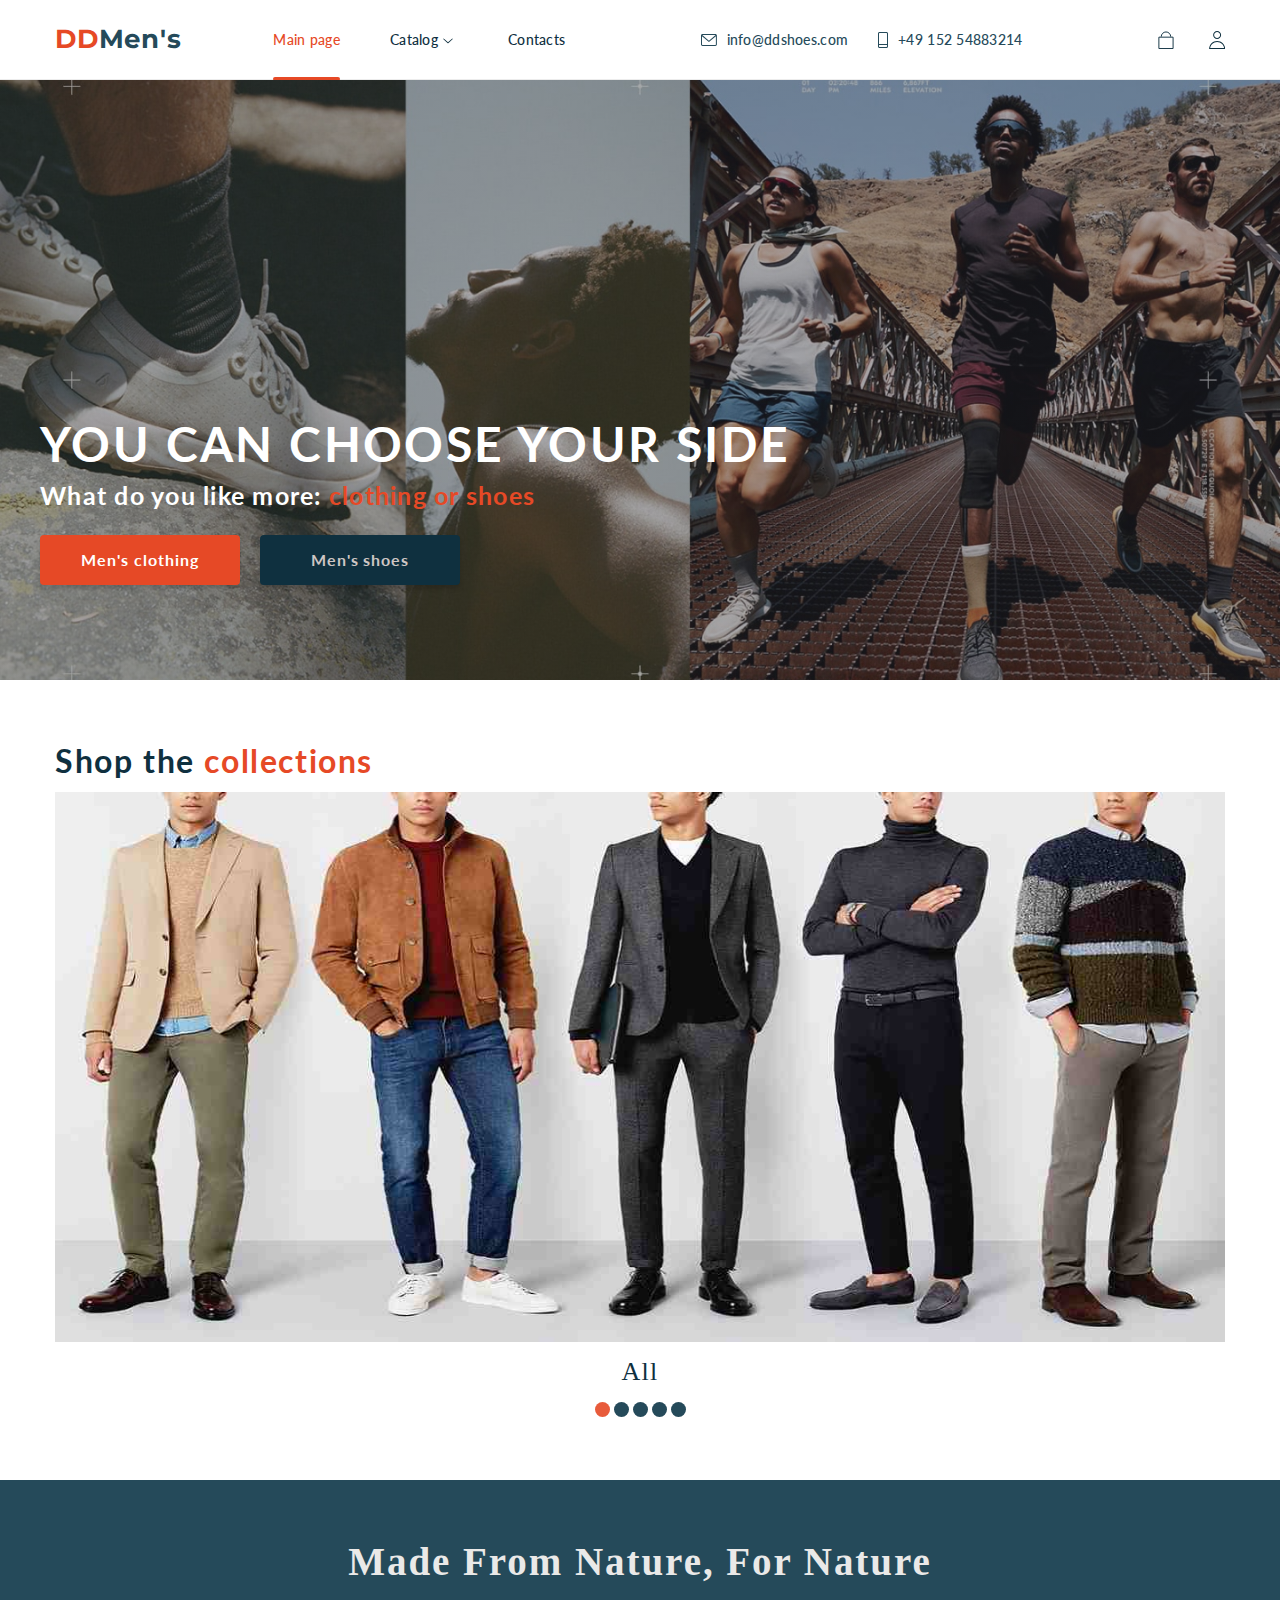
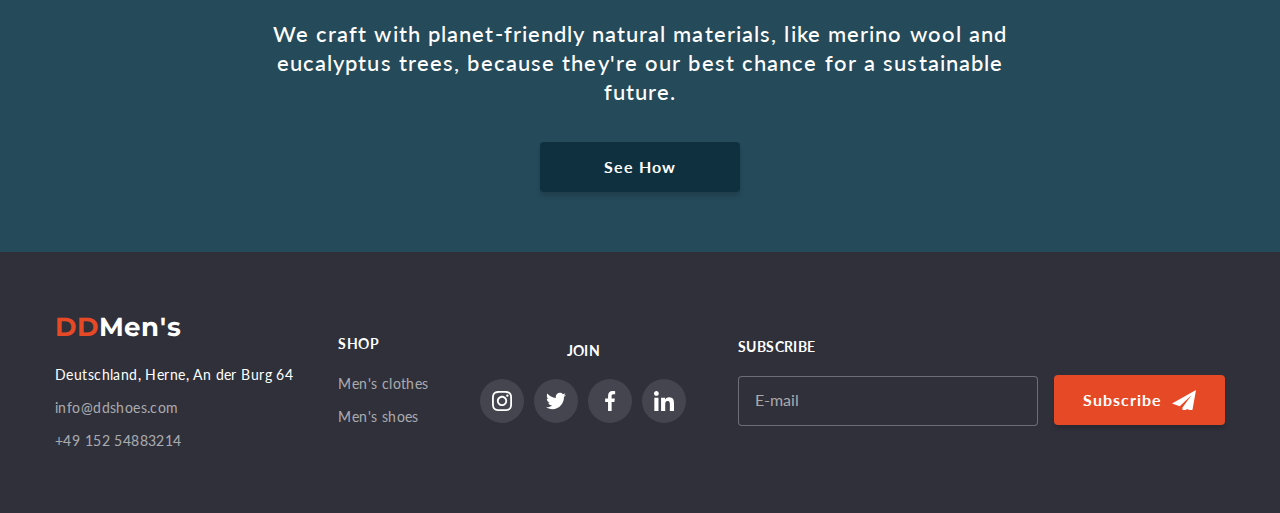
==== commit 08e3b5e8: "change directions" ====
--- a/index.html
+++ b/index.html
@@ -58,7 +58,7 @@
                   Catalog
                   <svg class="dropdown__icon" width="20" height="20">
                     <use
-                      href="./src/images/icons/header/scroll.svg#scroll-down"
+                      href="../images/icons/header/scroll.svg#scroll-down"
                     ></use>
                   </svg>
                 </button>
@@ -90,7 +90,7 @@
             <li class="header-contact__item">
               <a href="mailto:info@ddshoes.com" class="header-contact__link">
                 <svg class="header-contact__icon" width="16" height="12">
-                  <use href="./src/images/icons/header/header.svg#mailto"></use>
+                  <use href="./images/icons/header/header.svg#mailto"></use>
                 </svg>
                 info@ddshoes.com
               </a>
@@ -98,7 +98,7 @@
             <li class="header-contact__item">
               <a href="tel:+4915254883214" class="header-contact__link">
                 <svg class="header-contact__icon" width="10" height="16">
-                  <use href="./images/icons/header/header.svg#tel"></use>
+                  <use href="../images/icons/header/header.svg#tel"></use>
                 </svg>
                 +49 152 54883214
               </a>
@@ -120,7 +120,7 @@
                   height="18"
                 >
                   <use
-                    href="./src/images/icons/header/actions-header.svg#busket"
+                    href="./images/icons/header/actions-header.svg#busket"
                   ></use>
                 </svg>
               </a>
@@ -129,7 +129,7 @@
               <a href="" class="header-actions__link">
                 <svg class="header-actions__icon" width="16" height="18">
                   <use
-                    href="./src/images/icons/header/actions-header.svg#account"
+                    href="./images/icons/header/actions-header.svg#account"
                   ></use>
                 </svg>
               </a>
@@ -152,7 +152,7 @@
           >
             <use
               class="burger__use burger__use--opened"
-              href="../src/images/icons/mobile/mobile-new.svg#menu-new"
+              href="../images/icons/mobile/mobile-new.svg#menu-new"
             ></use>
           </svg>
         </button>
@@ -169,7 +169,7 @@
               <svg class="burger__icon" aria-label="Перемикач мобільного меню">
                 <use
                   class="burger__use burger__use--crossed"
-                  href="../src/images/icons/mobile/mobile.svg#close-40px"
+                  href="../images/icons/mobile/mobile.svg#close-40px"
                 ></use>
               </svg>
             </button>
@@ -191,7 +191,7 @@
                     Catalog
                     <!-- <svg class="dropdown-mobile__icon" width="20" height="20"> -->
                     <!-- <use
-                        href="./images/icons/header/scroll.svg#scroll-down"
+                        href="../images/icons/header/scroll.svg#scroll-down"
                       ></use>
                     </svg> -->
                   </button>
@@ -315,7 +315,7 @@
                   <p class="slideshow-cards__number">1 / 5</p>
                   <img
                     class="slideshow-cards__img"
-                    src="/src/images/index/season/all.jpg"
+                    src="./images/index/season/all.jpg"
                     alt=""
                   />
                   <a href="./catalog-clothes.html" class="slideshow-cards__link"
@@ -329,12 +329,10 @@
                   <p class="slideshow-cards__number">2 / 5</p>
                   <img
                     class="slideshow-cards__img"
-                    src="./src/images/index/season/sport.jpg"
+                    src="./images/index/season/sport.jpg"
                     alt=""
                   />
-                  <a
-                    href="./src/catalog-clothes.html"
-                    class="slideshow-cards__link"
+                  <a href="/catalog-clothes.html" class="slideshow-cards__link"
                     ><p class="slideshow-cards__text">Sport</p></a
                   >
                 </div>
@@ -345,7 +343,7 @@
                   <p class="slideshow-cards__number">3 / 5</p>
                   <img
                     class="slideshow-cards__img"
-                    src="./src/images/index/season/summer.jpg"
+                    src="./images/index/season/summer.jpg"
                     alt=""
                   />
                   <a href="./catalog-clothes.html" class="slideshow-cards__link"
@@ -359,7 +357,7 @@
                   <p class="slideshow-cards__number">4 / 5</p>
                   <img
                     class="slideshow-cards__img"
-                    src="./src/images/index/season/winter.jpg"
+                    src="./images/index/season/winter.jpg"
                     alt=""
                   />
                   <a href="./catalog-clothes.html" class="slideshow-cards__link"
@@ -373,7 +371,7 @@
                   <p class="slideshow-cards__number">5 / 5</p>
                   <img
                     class="slideshow-cards__img"
-                    src="./src/images/index/season/casual.jpg"
+                    src="./images/index/season/casual.jpg"
                     alt=""
                   />
                   <a href="./catalog-clothes.html" class="slideshow-cards__link"
@@ -393,14 +391,14 @@
                   onclick="plusSlides(-1)"
                 >
                   <svg class="slideshow-swipe__icon">
-                    <use href="../src/images/icons/index/left.svg"></use>
+                    <use href="../images/icons/index/left.svg"></use>
                   </svg>
                 </a>
               </li>
               <li class="slideshow-swipe__item slideshow-swipe__item-next">
                 <a class="slideshow-swipe__button next" onclick="plusSlides(1)">
                   <svg class="slideshow-swipe__icon">
-                    <use href="./images/icons/index/right.svg"></use>
+                    <use href="../images/icons/index/right.svg"></use>
                   </svg>
                 </a>
               </li>
@@ -527,9 +525,7 @@
                 class="footer-socials__link"
               >
                 <svg class="footer-socials__icon">
-                  <use
-                    href="./src/images/icons/social/social.svg#instagram"
-                  ></use>
+                  <use href="./images/icons/social/social.svg#instagram"></use>
                 </svg>
               </a>
             </li>
@@ -540,9 +536,7 @@
                 class="footer-socials__link"
               >
                 <svg class="footer-socials__icon">
-                  <use
-                    href="./src/images/icons/social/social.svg#twitter"
-                  ></use>
+                  <use href="./images/icons/social/social.svg#twitter"></use>
                 </svg>
               </a>
             </li>
@@ -553,9 +547,7 @@
                 class="footer-socials__link"
               >
                 <svg class="footer-socials__icon">
-                  <use
-                    href="./src/images/icons/social/social.svg#facebook"
-                  ></use>
+                  <use href="./images/icons/social/social.svg#facebook"></use>
                 </svg>
               </a>
             </li>
@@ -566,9 +558,7 @@
                 class="footer-socials__link"
               >
                 <svg class="footer-socials__icon">
-                  <use
-                    href="./src/images/icons/social/social.svg#linkedin"
-                  ></use>
+                  <use href="./images/icons/social/social.svg#linkedin"></use>
                 </svg>
               </a>
             </li>
@@ -598,10 +588,10 @@
     </footer>
 
     <!-- Scripts -->
-    <script src="../src/js/modal.js"></script>
-    <script defer src="../src/js/mobile-menu.js"></script>
-    <script src="../src/js/slider.js"></script>
-    <script src="../src/js/mobile-dropdown.js"></script>
+    <script src="./js/modal.js"></script>
+    <script defer src="./js/mobile-menu.js"></script>
+    <script src="./js/slider.js"></script>
+    <script src="./js/mobile-dropdown.js"></script>
     <!-- <script defer src="../src/js/light-box.js"></script>
     <script src="../src/js/slick.js"></script> -->
   </body>
--- a/css/main.min.css
+++ b/css/main.min.css
@@ -1 +1 @@
-.mobile-socials{margin:0;padding:0;list-style:none}.mobile-socials__link{text-decoration:none}.filtration__button,.form-field__button,.modal__button{border-radius:4px;border-width:0}.catalog__title,.footer__title{position:absolute;width:1px;height:1px;margin:-1px;border:0;padding:0;white-space:nowrap;clip-path:inset(100%);clip:rect(0 0 0 0);overflow:hidden}.footer-socials__link{display:flex;align-items:center;justify-content:center;width:44px;height:44px;border-radius:50%;color:#afb1b8}.footer-socials__icon{width:20px;height:20px;fill:currentColor}body{background-color:#fff;color:#0f303f;font-family:Lato,sans-serif;letter-spacing:.03em;font-size:14px;overflow-x:hidden}body.modal-open{overflow:hidden}button{cursor:pointer}html{box-sizing:border-box}*,*::before,*::after{box-sizing:inherit}section{padding-top:60px;padding-bottom:60px}img{display:block;max-width:100%}h1,h2,h3,h4,h5,h6,p{margin-top:0;margin-bottom:0}ul{margin:0;padding:0;list-style:none}li{text-decoration:none}a{text-decoration:none}.backdrop{transition:opacity 250ms cubic-bezier(0.4, 0, 0.2, 1),visibility 250ms cubic-bezier(0.4, 0, 0.2, 1);position:fixed;top:0;left:0;width:100%;height:100%;background-color:rgba(0,0,0,.2)}.backdrop.is-hidden{opacity:0;pointer-events:none;visibility:hidden}.modal{transition:transform 250ms cubic-bezier(0.4, 0, 0.2, 1);position:absolute;top:50%;left:50%;background-color:#fff;transform:translate(-50%, -50%) scale(1)}@media screen and (max-width: 450px){.modal{width:90%;padding:0 15px}}@media screen and (max-height: 560px){.modal{left:50%;top:0;transform:translate(-50%, 0%) scale(1)}}.modal__icon{width:11px;height:11px;fill:currentColor}.modal__button{display:flex;align-items:center;justify-content:center;transition:color 250ms cubic-bezier(0.4, 0, 0.2, 1);position:absolute;padding:0;right:8px;top:8px;cursor:pointer;background-color:#fff;border-radius:50%;width:30px;height:30px;border:1px solid rgba(0,0,0,.1)}.modal__button:hover,.modal__button .close-btn:focus{color:#e64926}.backdrop.is-hidden .modal{transform:translate(-50%, -50%) scale(0.5)}@media screen and (max-height: 560px){.backdrop.is-hidden .modal{transform:translate(-50%, 0%) scale(0.5)}}.modal__button{display:flex;align-items:center;justify-content:center;transition:color 250ms cubic-bezier(0.4, 0, 0.2, 1);position:absolute;padding:0;right:8px;top:8px;cursor:pointer;background-color:#fff;border-radius:50%;width:30px;height:30px;border:1px solid rgba(0,0,0,.1)}.modal__button:hover,.modal__button .close-btn:focus{color:#e64926}.modal__title{font-size:20px;line-height:1.15;margin-bottom:12px;text-align:center;color:#254a5a}.modal-form{max-width:100%;padding:40px 20px}@media screen and (min-width: 450px){.modal-form{width:450px;padding:40px}}@media screen and (min-width: 1200px){.modal-form{width:528px;padding:40px}}.form-field{display:flex;flex-direction:column;margin-bottom:10px;position:relative}.form-field--comm{margin-bottom:20px}.form-field--term{margin-bottom:30px}.form-field__label{font-weight:400;font-size:12px;line-height:1.1666666667;letter-spacing:.01em}.form-field__label:not(:last-child){margin-bottom:4px}.form-field__label--term{font-weight:400;font-size:12px;line-height:1.1666666667;letter-spacing:.03em}@media screen and (min-width: 1200px){.form-field__label--term{font-weight:400;font-size:14px;line-height:1.7142857143;letter-spacing:.03em}}.form-field__input{transition:border-color 250ms cubic-bezier(0.4, 0, 0.2, 1);padding:11px 42px;height:40px;width:100%;border:1px solid rgba(33,33,33,.2);border-radius:4px}.form-field__input:focus{outline:none;border-color:#e64926}.form-field__icon{transition:fill 250ms cubic-bezier(0.4, 0, 0.2, 1);position:absolute;top:50%;left:15px;display:inline-block;width:18px;height:18px}.form-field__icon--check{display:inline-block;width:16px;height:15px;border:2px solid #254a5a;border-radius:2px;margin-right:7px}.form-field__comment{transition:border-color 250ms cubic-bezier(0.4, 0, 0.2, 1);resize:none;margin:0;padding:12px 16px;height:120px;border:1px solid rgba(33,33,33,.2);border-radius:4px;font-size:12px;line-height:1.17;letter-spacing:.01em}.form-field__comment:focus{border-color:#e64926;outline:none}.form-field__comment::placeholder{color:rgba(117,117,117,.5)}.form-field__checkbox{position:absolute;width:1px;height:1px;margin:-1px;padding:0;overflow:hidden;border:0;clip:rect(0 0 0 0)}.form-field__checkbox:checked+.form-field__icon--check{background-image:url(../src/images/icons/modal/term.svg);background-position:center;background-repeat:no-repeat;background-color:#e64926;background-origin:border-box;border-color:#e64926}.form-field__link{margin-left:4px;color:#2196f3;text-decoration:underline}.form-field__button{padding:10px 32px;margin:0 auto;display:block;text-align:center;min-width:216px;background-color:#e64926;color:#fff;box-shadow:0px 4px 4px rgba(0,0,0,.15);cursor:pointer;font-family:inherit;font-weight:700;font-size:16px;line-height:1.88;letter-spacing:.06em}.form .form-field__button:focus,.form .form-field__button:hover{background-color:#188ce8;box-shadow:0px 4px 4px rgba(0,0,0,.15)}.form-field__input:focus~.form-field__icon{fill:#e64926}.header{background-color:#fff;border-bottom:1px solid #ececec;height:60px;display:flex}.header-container{display:flex;align-items:center;justify-content:space-between;padding:0 15px;padding-top:0;padding-bottom:0;width:100%}@media screen and (min-width: 480px){.header-container{width:480px;margin-left:auto;margin-right:auto}}@media screen and (min-width: 768px){.header-container{width:768px}}@media screen and (min-width: 1200px){.header-container{width:1200px}}@media screen and (min-width: 1200px){.header{height:80px}}.site-nav__logo{font-weight:700;font-size:24px;line-height:1.1666666667;letter-spacing:.03em;font-style:normal;font-family:Montserrat,sans-serif;color:#254a5a}@media screen and (min-width: 1200px){.site-nav__logo{font-weight:700;font-size:26px;line-height:1.1923076923;letter-spacing:.03em}}.site-nav__logo-span{color:#e64926}.site-nav__list{display:none}.contact{display:none}.header-actions{display:flex}.header-actions__link{color:#0f303f;transition:fill 250ms cubic-bezier(0.4, 0, 0.2, 1)}.header-actions__link:hover,.header-actions__link:focus{fill:#e64926}.header-actions__link-busket{transition:stroke 250ms cubic-bezier(0.4, 0, 0.2, 1)}.header-actions__link-busket:hover,.header-actions__link-busket:focus{stroke:#e64926}.header-actions__icon{fill:#0f303f}.header-actions__icon:hover,.header-actions__icon:focus{fill:#e64926}.header-actions__icon-busket{fill:none;stroke:#0f303f}.header-actions__icon-busket:hover,.header-actions__icon-busket:focus{stroke:#e64926}@media screen and (min-width: 768px){.site-nav{display:flex;align-items:center}.site-nav__logo{font-weight:700;font-size:26px;line-height:1.1923076923;letter-spacing:.03em;font-weight:700;font-size:24px;line-height:1.1666666667;letter-spacing:.03em;font-style:normal;font-family:Montserrat,sans-serif;color:#254a5a;margin-right:88px}}@media screen and (min-width: 768px)and (min-width: 1200px){.site-nav__logo{font-weight:700;font-size:26px;line-height:1.1923076923;letter-spacing:.03em}}@media screen and (min-width: 768px){.site-nav__logo-span{color:#e64926}}@media screen and (min-width: 768px){.site-nav__list{display:flex}}@media screen and (min-width: 768px){.site-nav__item:not(:last-child){margin-right:50px}}@media screen and (min-width: 768px){.site-nav__link{font-weight:500;font-size:14px;line-height:1.1428571429;letter-spacing:.02em;transition:color 250ms cubic-bezier(0.4, 0, 0.2, 1);position:relative;display:block;padding-top:22px;padding-bottom:22px;color:#0f303f}.site-nav__link:hover,.site-nav__link:focus{color:#e64926}.site-nav__link--current{color:#e64926}.site-nav__link--current::after{position:absolute;display:block;content:"";width:100%;height:4px;background-color:#e64926;border-radius:2px;bottom:0%;margin-bottom:-1px}}@media screen and (min-width: 768px){.contact{display:block}}@media screen and (min-width: 768px){.header-contact__link{font-weight:500;font-size:12px;line-height:1.1666666667;letter-spacing:.02em;transition:color 250ms cubic-bezier(0.4, 0, 0.2, 1);display:flex;align-items:center;gap:10px;color:#254a5a}.header-contact__link:hover,.header-contact__link:focus{color:#e64926}.header-contact__icon{fill:currentColor}}@media screen and (min-width: 768px){.header-actions{display:flex}.header-actions__link{transition:color 250ms cubic-bezier(0.4, 0, 0.2, 1);display:flex;align-items:center;gap:10px;color:#0f303f}.header-actions__link:hover,.header-actions__link:focus{color:#e64926}.header-actions__icon{fill:currentColor;width:16px;height:18px}}@media screen and (min-width: 1200px){.site-nav__logo{margin-right:92px}.site-nav__link{padding-top:32px;padding-bottom:32px}.header-contact__list{display:flex}.header-contact__link{font-weight:500;font-size:14px;line-height:1.1428571429;letter-spacing:.02em}.header-actions__list{display:flex}}@media screen and (min-width: 768px)and (max-width: 1199px){.header-contact__item:not(:last-child){margin-bottom:10px}.header-actions__item:not(:last-child){margin-bottom:10px}}@media screen and (max-width: 767px){.header-actions__list{display:flex}.header-actions__item:not(:last-child){margin-right:10px}}@media screen and (min-width: 1200px){.header-contact__item:not(:last-child){margin-right:30px}.header-actions__item:not(:last-child){margin-right:35px}}.footer{padding:60px 0;background-color:#2f303a}.footer-container{padding:0 15px;padding-top:0;padding-bottom:0;width:100%}@media screen and (min-width: 480px){.footer-container{width:480px;margin-left:auto;margin-right:auto}}@media screen and (min-width: 768px){.footer-container{width:768px}}@media screen and (min-width: 1200px){.footer-container{width:1200px}}@media screen and (max-width: 767px){.footer-container{text-align:center}}@media screen and (min-width: 768px)and (max-width: 1199px){.footer-container{display:flex;flex-wrap:wrap;justify-content:center;align-items:baseline;column-gap:165px;text-align:center}}@media screen and (min-width: 1200px){.footer-container{justify-content:space-between;flex-wrap:nowrap;gap:0;display:flex;align-items:center}}@media screen and (max-width: 1199px){.footer-address{margin-bottom:60px}}.footer-address__logo{font-weight:700;font-size:24px;line-height:1.1666666667;letter-spacing:.03em;font-style:normal;font-family:Montserrat,sans-serif;color:#fff;display:inline-block;margin-bottom:20px}@media screen and (min-width: 1200px){.footer-address__logo{font-weight:700;font-size:26px;line-height:1.1923076923;letter-spacing:.03em}}.footer-address__logo-span{color:#e64926}@media screen and (min-width: 1200px){.footer-address__address{text-align:left;margin-bottom:0px;margin-right:45px}}.footer-address__item:not(:last-child){margin-bottom:9px}.footer-address__link{color:#fff;line-height:1.71;font-style:normal}.footer-address__link--add{transition:color 250ms cubic-bezier(0.4, 0, 0.2, 1);color:rgba(255,255,255,.6)}.footer-address__link--add:hover,.footer-address__link--add:focus{color:#e64926}.footer-shop{margin-bottom:30px}.footer-shop__title{font-weight:700;font-size:14px;line-height:1.1428571429;letter-spacing:.03em;margin-bottom:20px;text-transform:uppercase;color:#fff}.footer-shop__item:not(:last-child){margin-bottom:9px}.footer-shop__link{transition:color 250ms cubic-bezier(0.4, 0, 0.2, 1);color:rgba(255,255,255,.6);line-height:1.71;font-style:normal}.footer-shop__link:hover,.footer-shop__link:focus{color:#e64926}@media screen and (min-width: 1200px){.footer-shop{margin-right:auto;margin-bottom:0%}}.footer-socials__title{font-weight:700;font-size:14px;line-height:1.1428571429;letter-spacing:.03em;margin-bottom:20px;text-transform:uppercase;color:#fff}@media screen and (min-width: 1200px){.footer-socials__title{text-align:center}}.footer-socials__list{display:flex;gap:10px;justify-content:center}.footer-socials__link{transition:background-color 250ms cubic-bezier(0.4, 0, 0.2, 1);background-color:rgba(255,255,255,.1)}.footer-socials__link:hover,.footer-socials__link:focus{color:#fff;background-color:#e64926}.footer-socials__icon{fill:#fff}@media screen and (max-width: 1199px){.footer-socials{margin-bottom:60px}}@media screen and (min-width: 1200px){.footer-socials{margin-right:auto;margin-bottom:0%}}.footer-subscribe__text{font-weight:700;font-size:14px;line-height:1.1428571429;letter-spacing:.03em;display:block;margin-bottom:20px;margin-top:0;text-transform:uppercase;color:#fff}.form-footer__input{transition:#ececec 250ms cubic-bezier(0.4, 0, 0.2, 1);display:block;width:100%;height:50px;margin:0 auto;padding:13px 16px;margin-bottom:20px;border-radius:4px;border:1px solid rgba(255,255,255,.3);background-color:#2f303a;color:#fff}.form-footer__input::placeholder{color:rgba(255,255,255,.6);font-family:inherit;font-size:100%;font-size:16px;line-height:1.15}@media screen and (min-width: 768px){.form-footer__input{width:450px}}@media screen and (min-width: 1200px){.form-footer__input{display:inline-block;margin-bottom:0;margin-right:12px;width:300px}}.form-footer__button{display:inline-flex;align-items:center;padding:8px 29px;min-width:170px;min-height:50px;font-family:inherit;text-align:center;border-radius:4px;background-color:#e64926;color:#fff;cursor:pointer;display:inline-flex;align-items:center;justify-content:center;transition:background-color 250ms cubic-bezier(0.4, 0, 0.2, 1);font-weight:700;font-size:16px;line-height:1.875;letter-spacing:.06em;border:none;margin:0;box-shadow:0px 4px 4px rgba(0,0,0,.15);font-style:normal}.form-footer__button:hover,.form-footer__button:focus{background-color:#254a5a}.form-footer__button::after{content:"";display:inline-block;width:24px;height:20px;margin-left:10px;background-image:url(../src/images/icons/footer/send.svg)}.hero{padding:300px 0;background-color:#2f303a;margin:0 auto;background-size:cover;background-repeat:no-repeat;background-position:center;text-align:center;background-color:#2f303a;background-image:linear-gradient(to right, rgba(47, 48, 58, 0.4), rgba(47, 48, 58, 0.4)),url(../src/images/index/hero/hero-index.jpg)}@media screen and (max-width: 479px){.hero{padding:160px 0}}@media screen and (max-width: 767px){.hero{padding:210px 0}}@media screen and (max-width: 1199px){.hero{padding:220px 0}}.hero__container{padding:0 15px;padding-top:0;padding-bottom:0;width:100%}@media screen and (min-width: 480px){.hero__container{width:480px;margin-left:auto;margin-right:auto}}@media screen and (min-width: 768px){.hero__container{width:768px}}@media screen and (min-width: 1200px){.hero__container{width:1200px}}.hero__title{font-weight:700;font-size:40px;line-height:1.45;letter-spacing:.05em;margin-bottom:25px;margin-left:auto;margin-right:auto;text-transform:uppercase;text-align:center;color:#fff}@media screen and (max-width: 1199px){.hero__title{max-width:480px}}.hero__text{font-weight:700;font-size:20px;line-height:1.3;letter-spacing:.05em;color:#fff;margin-bottom:30px}.hero__text-span{color:#e64926}.hero__list{display:flex;gap:10px}.hero__item{margin-left:auto;margin-right:auto}.hero__button{display:inline-block;align-items:center;padding:10px 32px;min-width:200px;min-height:50px;font-family:inherit;text-align:center;border-radius:4px;background-color:#e64926;color:#fff;cursor:pointer;font-weight:700;font-size:16px;line-height:1.875;letter-spacing:.06em;transition:background-color 250ms cubic-bezier(0.4, 0, 0.2, 1),color 250ms cubic-bezier(0.4, 0, 0.2, 1);border:none;box-shadow:0 4px 4px rgba(0,0,0,.15)}.hero__button:focus,.hero__button:hover{background-color:#0f303f;color:#cec6c4}.hero__button-shoes{background-color:#0f303f;color:#cec6c4}.hero__button-shoes:focus,.hero__button-shoes:hover{background-color:#e64926;color:#fff}@media screen and (max-width: 425px){.hero__button{padding:10px 10px;min-width:140px;max-width:160px}}@media screen and (min-width: 768px){.hero__title{font-weight:700;font-size:45px;line-height:1.3333333333;letter-spacing:.05em}.hero__list{gap:40px;justify-content:center}.hero__item{margin-left:0;margin-right:0}}@media screen and (min-width: 1200px){.hero{position:relative}.hero__title{font-weight:700;font-size:48px;line-height:1.3125;letter-spacing:.05em;position:absolute;bottom:180px;left:40px;color:#fff}.hero__text{font-weight:700;font-size:25px;line-height:1.2;letter-spacing:.05em;position:absolute;bottom:140px;left:40px;color:#fff}.hero__text-span{color:#e64926}.hero__list{display:flex;gap:20px;position:absolute;bottom:95px;left:40px}}.season__container{padding:0 15px;padding-top:0;padding-bottom:0;width:100%}@media screen and (min-width: 480px){.season__container{width:480px;margin-left:auto;margin-right:auto}}@media screen and (min-width: 768px){.season__container{width:768px}}@media screen and (min-width: 1200px){.season__container{width:1200px}}.season__title{font-weight:700;font-size:32px;line-height:1.3125;letter-spacing:.05em;margin-bottom:10px}.season__title-span{color:#e64926}@media screen and (max-width: 374px){.season__title{font-weight:700;font-size:28px;line-height:1.2857142857;letter-spacing:.05em}}.slideshow-cards{position:relative;margin:0 auto}.slideshow-cards__box{display:none}.slideshow-cards__box.fade{animation-name:fade;animation-duration:1.5s}.slideshow-cards__number{font-weight:700;font-size:12px;line-height:1.3333333333;letter-spacing:.05em;color:#f2f2f2;padding:8px 12px;position:absolute;top:0}.slideshow-cards__img{min-width:100%;max-height:225px;position:relative}@media screen and (max-width: 479px){.slideshow-cards__img{max-height:173px}}@media screen and (max-width: 424px){.slideshow-cards__img{max-height:160px}}@media screen and (max-width: 374px){.slideshow-cards__img{max-height:145px}}@media screen and (min-width: 768px){.slideshow-cards__img{max-height:320px}}@media screen and (min-width: 1200px){.slideshow-cards__img{max-height:550px}}.slideshow-cards__text{font-weight:500;font-size:16px;line-height:1.25;letter-spacing:.05em;transition:color 250ms cubic-bezier(0.4, 0, 0.2, 1),background-color 250ms cubic-bezier(0.4, 0, 0.2, 1);color:#0f303f;padding:15px 0;bottom:8px;width:100%;text-align:center;font-family:Cormorant Garamond}.slideshow-cards__text:hover,.slideshow-cards__text:focus{color:#e64926}@media screen and (min-width: 768px){.slideshow-cards__text{font-weight:500;font-size:22px;line-height:1.1818181818;letter-spacing:.05em}}@media screen and (min-width: 1200px){.slideshow-cards__text{font-weight:500;font-size:26px;line-height:1.1538461538;letter-spacing:.05em}}.slideshow-dots__list{display:flex;justify-content:center;text-align:center}.slideshow-dots__dot{transition:background-color 750ms cubic-bezier(0.4, 0, 0.2, 1);cursor:pointer;height:15px;width:15px;margin:0 2px;background-color:#254a5a;border-radius:50%;display:inline-block}.slideshow-dots__dot.active,.slideshow-dots__dot:hover{background-color:rgba(230,73,38,.9)}.nature{background-color:#254a5a}.nature__container{padding:0 15px;padding-top:0;padding-bottom:0;width:100%}@media screen and (min-width: 480px){.nature__container{width:480px;margin-left:auto;margin-right:auto}}@media screen and (min-width: 768px){.nature__container{width:768px}}@media screen and (min-width: 1200px){.nature__container{width:1200px}}.nature__title{font-weight:700;font-size:30px;line-height:1.1666666667;letter-spacing:.05em;font-family:Cormorant Garamond;color:#eae9e8;margin-left:auto;margin-right:auto;text-align:center;margin-bottom:12px}@media screen and (max-width: 479px){.nature__title{font-weight:700;font-size:27px;line-height:1.1111111111;letter-spacing:.05em}}@media screen and (min-width: 768px){.nature__title{font-weight:700;font-size:36px;line-height:1.1388888889;letter-spacing:.05em}}@media screen and (min-width: 1200px){.nature__title{font-weight:700;font-size:39px;line-height:1.1025641026;letter-spacing:.05em}}.nature__text{font-weight:500;font-size:15px;line-height:1.2666666667;letter-spacing:.05em;color:#fff;text-align:center;margin-bottom:35px}@media screen and (min-width: 768px){.nature__text{font-weight:500;font-size:19px;line-height:1.3684210526;letter-spacing:.05em;max-width:650px;margin:36px auto}}@media screen and (min-width: 1200px){.nature__text{font-weight:500;font-size:22px;line-height:1.3181818182;letter-spacing:.05em;max-width:780px;margin:36px auto}}.nature__link{margin-left:auto;margin-right:auto;display:flex;justify-content:center}.nature__button{display:inline-block;align-items:center;padding:10px 32px;min-width:200px;min-height:50px;font-family:inherit;text-align:center;border-radius:4px;background-color:#0f303f;color:#fff;cursor:pointer;font-weight:700;font-size:16px;line-height:1.875;letter-spacing:.06em;transition:background-color 250ms cubic-bezier(0.4, 0, 0.2, 1),color 250ms cubic-bezier(0.4, 0, 0.2, 1);border:none;box-shadow:0 4px 4px rgba(0,0,0,.15)}.nature__button:focus,.nature__button:hover{background-color:#e64926;color:#cec6c4}.burger__btn{background:rgba(0,0,0,0);border:none;padding:0}.burger__btn--opened{display:flex;align-items:center;justify-content:center;top:10px;right:15px}.burger__btn--opened:hover .burger__icon,.burger__btn--opened:focus .burger__icon{stroke:#e64926}.burger__btn.is-open .burger__icon-opened{display:none}.burger__btn.is-open .burger__icon-crossed{display:block}.burger__btn--closed{display:flex;align-items:center;justify-content:center;position:absolute;top:10px;right:15px;height:40px;width:40px}.burger__btn--closed:hover .burger__icon,.burger__btn--closed:focus .burger__icon{fill:#e64926}@media screen and (min-width: 768px){.burger__btn{display:none}}.burger__icon{transition:fill 250ms cubic-bezier(0.4, 0, 0.2, 1);display:block;width:40px;height:40px;fill:#0f303f}.burger__icon--opened{stroke:#0f303f;width:30px}.mobile-menu{transition:opacity 250ms cubic-bezier(0.4, 0, 0.2, 1),visibility 250ms cubic-bezier(0.4, 0, 0.2, 1);position:absolute;top:0;left:0;width:100%;height:100vh;background-color:#fff;opacity:0;visibility:hidden;z-index:100;pointer-events:none;overflow-y:scroll}.mobile-menu.is-open{opacity:1;visibility:visible;pointer-events:auto}.menu-container{padding:0 15px;padding-top:0;padding-bottom:0;width:100%;height:100%;position:relative;padding-left:40px;padding-bottom:48px;padding-top:48px;display:flex;flex-direction:column}@media screen and (min-width: 480px){.menu-container{width:480px;margin-left:auto;margin-right:auto}}@media screen and (min-width: 768px){.menu-container{width:768px}}@media screen and (min-width: 1200px){.menu-container{width:1200px}}.mobile-actions{display:flex;align-items:center;justify-content:center;height:18px;width:16px}.mobile-nav__item:not(:last-child){margin-bottom:36px}.mobile-nav__link{transition:color 250ms cubic-bezier(0.4, 0, 0.2, 1);font-weight:500;font-size:40px;line-height:1.175;letter-spacing:.02em;color:#0f303f}.mobile-nav__link--current{color:#e64926}.mobile-nav__link:hover,.mobile-nav__link:focus{color:#e64926}.mobile-contact__list{margin-top:auto;margin-bottom:64px}.mobile-contact__item{font-weight:500;font-size:34px;line-height:1.1764705882;letter-spacing:.02em}.mobile-contact__item:nth-child(1){font-weight:500;font-size:34px;line-height:1.1764705882;letter-spacing:.02em;color:#e64926}@media screen and (max-width: 380px){.mobile-contact__item:nth-child(1){font-size:28px}}.mobile-contact__item:nth-child(2){font-weight:500;font-size:24px;line-height:1.1666666667;letter-spacing:.02em;color:#254a5a}@media screen and (max-width: 380px){.mobile-contact__item:nth-child(2){font-size:24px}}.mobile-contact__item:not(:last-child){margin-bottom:32px}.mobile-contact__link{transition:color 250ms cubic-bezier(0.4, 0, 0.2, 1);color:inherit}.mobile-socials{display:flex;flex-wrap:wrap}.mobile-socials__item:not(:last-child){padding-right:10px;margin-right:10px;border-right:1px solid rgba(33,33,33,.2)}.mobile-socials__link{display:inline-block;font-weight:500;font-size:18px;line-height:1.2222222222;letter-spacing:.02em;color:#e64926}@media screen and (min-width: 768px){.mobile-socials__link{display:none}}@media screen and (min-width: 768px){.mobile-socials{display:none}}.hero-catalog{padding:118px 0;background-color:#2f303a;margin:0 auto;background-size:cover;background-repeat:no-repeat;background-position:center;text-align:center;max-width:100%;background-color:#2f303a;background-image:linear-gradient(to right, rgba(47, 48, 58, 0.4), rgba(47, 48, 58, 0.4)),url(../src/images/catalog/hero.jpg)}@media screen and (min-width: 1200px){.hero-catalog{background-image:linear-gradient(to right, rgba(47, 48, 58, 0.4), rgba(47, 48, 58, 0.4)),url(../src/images/catalog/hero.jpg);max-width:1600px;padding-top:200px;padding-bottom:200px}}.hero-catalog__container{padding:0 15px;padding-top:0;padding-bottom:0;width:100%}@media screen and (min-width: 480px){.hero-catalog__container{width:480px;margin-left:auto;margin-right:auto}}@media screen and (min-width: 768px){.hero-catalog__container{width:768px}}@media screen and (min-width: 1200px){.hero-catalog__container{width:1200px}}.hero-catalog__title{font-weight:900;font-size:26px;line-height:1.6153846154;letter-spacing:.06em;max-width:360px;margin-bottom:40px;margin-left:auto;margin-right:auto;text-transform:uppercase;text-align:center;color:#fff}@media screen and (min-width: 1200px){.hero-catalog__title{max-width:696px;font-size:44px;line-height:1.36}}.hero-catalog__item:not(:last-child){margin-bottom:30px}.hero-catalog__button{transition:background-color 250ms cubic-bezier(0.4, 0, 0.2, 1),color 250ms cubic-bezier(0.4, 0, 0.2, 1);display:inline-block;align-items:center;padding:10px 32px;min-width:200px;min-height:50px;font-family:inherit;text-align:center;border-radius:4px;background-color:#0f303f;color:#cec6c4;cursor:pointer;font-weight:700;font-size:16px;line-height:1.875;letter-spacing:.06em;border:none;box-shadow:0 4px 4px rgba(0,0,0,.15)}.hero-catalog__button:focus,.hero-catalog__button:hover{background-color:#e64926;color:#fff}.catalog-container{padding:0 15px;padding-top:0;padding-bottom:0;width:100%}@media screen and (min-width: 480px){.catalog-container{width:480px;margin-left:auto;margin-right:auto}}@media screen and (min-width: 768px){.catalog-container{width:768px}}@media screen and (min-width: 1200px){.catalog-container{width:1200px}}.filtration__list{display:flex;align-items:center;justify-content:center;margin:0 auto;margin-bottom:50px;flex-wrap:wrap;row-gap:15px;column-gap:8px}@media screen and (max-width: 768px){.filtration__list{justify-content:flex-start}}.filtration__button{transition:color 250ms cubic-bezier(0.4, 0, 0.2, 1),background-color 250ms cubic-bezier(0.4, 0, 0.2, 1),box-shadow 250ms cubic-bezier(0.4, 0, 0.2, 1);font-weight:500;font-size:16px;line-height:1.625;letter-spacing:.03em;display:block;align-items:center;padding:6px 22px;min-width:100%;min-height:100%;font-family:inherit;text-align:center;border-radius:4px;background-color:#0f303f;color:#cec6c4;cursor:pointer}.filtration__button:hover,.filtration__button:focus{background-color:#e64926;color:#fff;box-shadow:0px 3px 1px rgba(0,0,0,.1),0px 1px 2px rgba(0,0,0,.08),0px 2px 2px rgba(0,0,0,.12)}.filtration__button.active{background-color:#e64926;color:#fff}.catalog-list__container{overflow:hidden}.catalog-overlay__list{display:flex;flex-wrap:wrap;gap:30px}.catalog-overlay__item{display:none}.catalog-overlay__item.show{display:block}.catalog-overlay__link{transition:box-shadow 250ms cubic-bezier(0.4, 0, 0.2, 1);height:100%;display:flex;flex-direction:column;border-radius:0px 0px 4px 4px;background:#fff;border:1px solid #eee;max-height:450px}@media screen and (min-width: 768px){.catalog-overlay__link{max-width:354px}}@media screen and (min-width: 1200px){.catalog-overlay__link{max-width:370px}}.catalog-overlay__link:hover,.catalog-overlay__link:focus{box-shadow:0px 3px 1px rgba(0,0,0,.1),0px 1px 2px rgba(0,0,0,.08),0px 2px 2px rgba(0,0,0,.12)}.product-description{position:relative;overflow:hidden}.catalog-overlay__description{transition:transform 250ms cubic-bezier(0.4, 0, 0.2, 1);position:absolute;width:100%;height:100%;top:0;left:0;background-color:rgba(230,73,38,.9);z-index:10;transform:translateY(101%)}.catalog-overlay__item:hover .catalog-overlay__description,.catalog-overlay__item:focus .catalog-overlay__description{transform:translateY(0)}.catalog-overlay__text{padding:20px 15px;font-size:14px;line-height:1.5;color:#fff;display:block}@media screen and (min-width: 480px){.catalog-overlay__text{font-size:18px;line-height:1.56;padding:77px 24px}}@media screen and (min-width: 768px){.catalog-overlay__text{padding-top:49px;padding-bottom:77px}}@media screen and (min-width: 1200px){.catalog-overlay__text{padding-top:63px;padding-bottom:63px}}.catalog-cards{padding:20px 24px;flex-grow:1;position:relative}.catalog-cards__title{font-weight:700;font-size:18px;line-height:2;letter-spacing:.06em;margin-bottom:4px;color:#254a5a}@media screen and (min-width: 768px)and (max-width: 1199px){.catalog-cards__title{max-width:304px}}.catalog-cards__text{font-size:16px;line-height:1.88;color:#0f303f}.catalog-cards__button{display:block;align-items:center;padding:8px 8px;min-width:30px;min-height:30px;font-family:inherit;text-align:center;border-radius:4px;background-color:rgba(255,255,255,.3);cursor:pointer;border:none;overflow:hidden;position:absolute;bottom:20px;right:10px}.catalog-cards__button:hover .catalog-cards__button::before,.catalog-cards__button:focus .catalog-cards__button::before{fill:#e64926}.catalog-cards__button:hover,.catalog-cards__button:focus{fill:#e64926;background-color:rgba(230,73,38,.9)}.catalog-cards__button::before{content:"";background-image:url(../src/images/icons/catalog/cart.svg);display:inline-block;width:35px;height:35px;fill:#254a5a}.catalog-cards__button::before:hover,.catalog-cards__button::before:focus{fill:#e64926}/*# sourceMappingURL=main.min.css.map */+.mobile-socials{margin:0;padding:0;list-style:none}.mobile-socials__link{text-decoration:none}.filtration__button,.form-field__button,.modal__button{border-radius:4px;border-width:0}.catalog__title,.footer__title{position:absolute;width:1px;height:1px;margin:-1px;border:0;padding:0;white-space:nowrap;clip-path:inset(100%);clip:rect(0 0 0 0);overflow:hidden}.footer-socials__link{display:flex;align-items:center;justify-content:center;width:44px;height:44px;border-radius:50%;color:#afb1b8}.footer-socials__icon{width:20px;height:20px;fill:currentColor}body{background-color:#fff;color:#0f303f;font-family:Lato,sans-serif;letter-spacing:.03em;font-size:14px;overflow-x:hidden}body.modal-open{overflow:hidden}button{cursor:pointer}html{box-sizing:border-box}*,*::before,*::after{box-sizing:inherit}section{padding-top:60px;padding-bottom:60px}img{display:block;max-width:100%}h1,h2,h3,h4,h5,h6,p{margin-top:0;margin-bottom:0}ul{margin:0;padding:0;list-style:none}li{text-decoration:none}a{text-decoration:none}.backdrop{transition:opacity 250ms cubic-bezier(0.4, 0, 0.2, 1),visibility 250ms cubic-bezier(0.4, 0, 0.2, 1);position:fixed;top:0;left:0;width:100%;height:100%;background-color:rgba(0,0,0,.2)}.backdrop.is-hidden{opacity:0;pointer-events:none;visibility:hidden}.modal{transition:transform 250ms cubic-bezier(0.4, 0, 0.2, 1);position:absolute;top:50%;left:50%;background-color:#fff;transform:translate(-50%, -50%) scale(1)}@media screen and (max-width: 450px){.modal{width:90%;padding:0 15px}}@media screen and (max-height: 560px){.modal{left:50%;top:0;transform:translate(-50%, 0%) scale(1)}}.modal__icon{width:11px;height:11px;fill:currentColor}.modal__button{display:flex;align-items:center;justify-content:center;transition:color 250ms cubic-bezier(0.4, 0, 0.2, 1);position:absolute;padding:0;right:8px;top:8px;cursor:pointer;background-color:#fff;border-radius:50%;width:30px;height:30px;border:1px solid rgba(0,0,0,.1)}.modal__button:hover,.modal__button .close-btn:focus{color:#e64926}.backdrop.is-hidden .modal{transform:translate(-50%, -50%) scale(0.5)}@media screen and (max-height: 560px){.backdrop.is-hidden .modal{transform:translate(-50%, 0%) scale(0.5)}}.modal__button{display:flex;align-items:center;justify-content:center;transition:color 250ms cubic-bezier(0.4, 0, 0.2, 1);position:absolute;padding:0;right:8px;top:8px;cursor:pointer;background-color:#fff;border-radius:50%;width:30px;height:30px;border:1px solid rgba(0,0,0,.1)}.modal__button:hover,.modal__button .close-btn:focus{color:#e64926}.modal__title{font-size:20px;line-height:1.15;margin-bottom:12px;text-align:center;color:#254a5a}.modal-form{max-width:100%;padding:40px 20px}@media screen and (min-width: 450px){.modal-form{width:450px;padding:40px}}@media screen and (min-width: 1200px){.modal-form{width:528px;padding:40px}}.form-field{display:flex;flex-direction:column;margin-bottom:10px;position:relative}.form-field--comm{margin-bottom:20px}.form-field--term{margin-bottom:30px}.form-field__label{font-weight:400;font-size:12px;line-height:1.1666666667;letter-spacing:.01em}.form-field__label:not(:last-child){margin-bottom:4px}.form-field__label--term{font-weight:400;font-size:12px;line-height:1.1666666667;letter-spacing:.03em}@media screen and (min-width: 1200px){.form-field__label--term{font-weight:400;font-size:14px;line-height:1.7142857143;letter-spacing:.03em}}.form-field__input{transition:border-color 250ms cubic-bezier(0.4, 0, 0.2, 1);padding:11px 42px;height:40px;width:100%;border:1px solid rgba(33,33,33,.2);border-radius:4px}.form-field__input:focus{outline:none;border-color:#e64926}.form-field__icon{transition:fill 250ms cubic-bezier(0.4, 0, 0.2, 1);position:absolute;top:50%;left:15px;display:inline-block;width:18px;height:18px}.form-field__icon--check{display:inline-block;width:16px;height:15px;border:2px solid #254a5a;border-radius:2px;margin-right:7px}.form-field__comment{transition:border-color 250ms cubic-bezier(0.4, 0, 0.2, 1);resize:none;margin:0;padding:12px 16px;height:120px;border:1px solid rgba(33,33,33,.2);border-radius:4px;font-size:12px;line-height:1.17;letter-spacing:.01em}.form-field__comment:focus{border-color:#e64926;outline:none}.form-field__comment::placeholder{color:rgba(117,117,117,.5)}.form-field__checkbox{position:absolute;width:1px;height:1px;margin:-1px;padding:0;overflow:hidden;border:0;clip:rect(0 0 0 0)}.form-field__checkbox:checked+.form-field__icon--check{background-image:url(../images/icons/modal/term.svg);background-position:center;background-repeat:no-repeat;background-color:#e64926;background-origin:border-box;border-color:#e64926}.form-field__link{margin-left:4px;color:#2196f3;text-decoration:underline}.form-field__button{padding:10px 32px;margin:0 auto;display:block;text-align:center;min-width:216px;background-color:#e64926;color:#fff;box-shadow:0px 4px 4px rgba(0,0,0,.15);cursor:pointer;font-family:inherit;font-weight:700;font-size:16px;line-height:1.88;letter-spacing:.06em}.form .form-field__button:focus,.form .form-field__button:hover{background-color:#188ce8;box-shadow:0px 4px 4px rgba(0,0,0,.15)}.form-field__input:focus~.form-field__icon{fill:#e64926}.header{background-color:#fff;border-bottom:1px solid #ececec;height:60px;display:flex}.header-container{display:flex;align-items:center;justify-content:space-between;padding:0 15px;padding-top:0;padding-bottom:0;width:100%}@media screen and (min-width: 480px){.header-container{width:480px;margin-left:auto;margin-right:auto}}@media screen and (min-width: 768px){.header-container{width:768px}}@media screen and (min-width: 1200px){.header-container{width:1200px}}@media screen and (min-width: 1200px){.header{height:80px}}.site-nav__logo{font-weight:700;font-size:24px;line-height:1.1666666667;letter-spacing:.03em;font-style:normal;font-family:Montserrat,sans-serif;color:#254a5a}@media screen and (min-width: 1200px){.site-nav__logo{font-weight:700;font-size:26px;line-height:1.1923076923;letter-spacing:.03em}}.site-nav__logo-span{color:#e64926}.site-nav__list{display:none}.contact{display:none}.header-actions{display:flex}.header-actions__link{color:#0f303f;transition:fill 250ms cubic-bezier(0.4, 0, 0.2, 1)}.header-actions__link:hover,.header-actions__link:focus{fill:#e64926}.header-actions__link-busket{transition:stroke 250ms cubic-bezier(0.4, 0, 0.2, 1)}.header-actions__link-busket:hover,.header-actions__link-busket:focus{stroke:#e64926}.header-actions__icon{fill:#0f303f}.header-actions__icon:hover,.header-actions__icon:focus{fill:#e64926}.header-actions__icon-busket{fill:none;stroke:#0f303f}.header-actions__icon-busket:hover,.header-actions__icon-busket:focus{stroke:#e64926}@media screen and (min-width: 768px){.site-nav{display:flex;align-items:center}.site-nav__logo{font-weight:700;font-size:26px;line-height:1.1923076923;letter-spacing:.03em;font-weight:700;font-size:24px;line-height:1.1666666667;letter-spacing:.03em;font-style:normal;font-family:Montserrat,sans-serif;color:#254a5a;margin-right:88px}}@media screen and (min-width: 768px)and (min-width: 1200px){.site-nav__logo{font-weight:700;font-size:26px;line-height:1.1923076923;letter-spacing:.03em}}@media screen and (min-width: 768px){.site-nav__logo-span{color:#e64926}}@media screen and (min-width: 768px){.site-nav__list{display:flex}}@media screen and (min-width: 768px){.site-nav__item:not(:last-child){margin-right:50px}}@media screen and (min-width: 768px){.site-nav__link{font-weight:500;font-size:14px;line-height:1.1428571429;letter-spacing:.02em;transition:color 250ms cubic-bezier(0.4, 0, 0.2, 1);position:relative;display:block;padding-top:22px;padding-bottom:22px;color:#0f303f}.site-nav__link:hover,.site-nav__link:focus{color:#e64926}.site-nav__link--current{color:#e64926}.site-nav__link--current::after{position:absolute;display:block;content:"";width:100%;height:4px;background-color:#e64926;border-radius:2px;bottom:0%;margin-bottom:-1px}}@media screen and (min-width: 768px){.dropdown{float:left;overflow:hidden}.dropdown__button{display:block;align-items:center;font-family:inherit;text-align:center;border-radius:4px;cursor:pointer;padding-right:0;padding-left:0;border:none;overflow:hidden;background:rgba(0,0,0,0);padding-right:20px}.dropdown__icon{fill:currentColor;position:absolute;top:20px}.dropdown__content{display:none;position:absolute;background-color:#fff;min-width:100px;box-shadow:0px 8px 16px 0px rgba(0,0,0,.2);z-index:1;opacity:.9}.dropdown__item:hover,.dropdown__item:focus{background-color:rgba(230,73,38,.9)}.dropdown__item:hover .dropdown__link,.dropdown__item:focus .dropdown__link{color:#fff}.dropdown__link{font-weight:400px;font-size:14px;line-height:1.2857142857;letter-spacing:.05em;color:#0f303f;float:none;padding:12px 16px;text-decoration:none;display:block;text-align:left}.dropdown:hover .dropdown__content{display:block}}@media screen and (min-width: 768px){.contact{display:block}}@media screen and (min-width: 768px){.header-contact__link{font-weight:500;font-size:12px;line-height:1.1666666667;letter-spacing:.02em;transition:color 250ms cubic-bezier(0.4, 0, 0.2, 1);display:flex;align-items:center;gap:10px;color:#254a5a}.header-contact__link:hover,.header-contact__link:focus{color:#e64926}.header-contact__icon{fill:currentColor}}@media screen and (min-width: 768px){.header-actions{display:flex}.header-actions__link{transition:color 250ms cubic-bezier(0.4, 0, 0.2, 1);display:flex;align-items:center;gap:10px;color:#0f303f}.header-actions__link:hover,.header-actions__link:focus,.header-actions__link:activ{color:#e64926}.header-actions__icon{fill:currentColor;width:16px;height:18px}}@media screen and (min-width: 1200px){.site-nav__logo{margin-right:92px}.site-nav__link{padding-top:32px;padding-bottom:32px}.dropdown__icon{top:30px}.header-contact__list{display:flex}.header-contact__link{font-weight:500;font-size:14px;line-height:1.1428571429;letter-spacing:.02em}.header-actions__list{display:flex}}@media screen and (min-width: 768px)and (max-width: 1199px){.header-contact__item:not(:last-child){margin-bottom:10px}.header-actions__item:not(:last-child){margin-bottom:10px}}@media screen and (max-width: 767px){.header-actions__list{display:flex}.header-actions__item:not(:last-child){margin-right:10px}}@media screen and (min-width: 1200px){.header-contact__item:not(:last-child){margin-right:30px}.header-actions__item:not(:last-child){margin-right:35px}}.footer{padding:60px 0;background-color:#2f303a}.footer-container{padding:0 15px;padding-top:0;padding-bottom:0;width:100%}@media screen and (min-width: 480px){.footer-container{width:480px;margin-left:auto;margin-right:auto}}@media screen and (min-width: 768px){.footer-container{width:768px}}@media screen and (min-width: 1200px){.footer-container{width:1200px}}@media screen and (max-width: 767px){.footer-container{text-align:center}}@media screen and (min-width: 768px)and (max-width: 1199px){.footer-container{display:flex;flex-wrap:wrap;justify-content:center;align-items:baseline;column-gap:165px;text-align:center}}@media screen and (min-width: 1200px){.footer-container{justify-content:space-between;flex-wrap:nowrap;gap:0;display:flex;align-items:center}}@media screen and (max-width: 1199px){.footer-address{margin-bottom:60px}}.footer-address__logo{font-weight:700;font-size:24px;line-height:1.1666666667;letter-spacing:.03em;font-style:normal;font-family:Montserrat,sans-serif;color:#fff;display:inline-block;margin-bottom:20px}@media screen and (min-width: 1200px){.footer-address__logo{font-weight:700;font-size:26px;line-height:1.1923076923;letter-spacing:.03em}}.footer-address__logo-span{color:#e64926}@media screen and (min-width: 1200px){.footer-address__address{text-align:left;margin-bottom:0px;margin-right:45px}}.footer-address__item:not(:last-child){margin-bottom:9px}.footer-address__link{color:#fff;line-height:1.71;font-style:normal}.footer-address__link--add{transition:color 250ms cubic-bezier(0.4, 0, 0.2, 1);color:rgba(255,255,255,.6)}.footer-address__link--add:hover,.footer-address__link--add:focus{color:#e64926}.footer-shop{margin-bottom:30px}.footer-shop__title{font-weight:700;font-size:14px;line-height:1.1428571429;letter-spacing:.03em;margin-bottom:20px;text-transform:uppercase;color:#fff}.footer-shop__item:not(:last-child){margin-bottom:9px}.footer-shop__link{transition:color 250ms cubic-bezier(0.4, 0, 0.2, 1);color:rgba(255,255,255,.6);line-height:1.71;font-style:normal}.footer-shop__link:hover,.footer-shop__link:focus{color:#e64926}@media screen and (min-width: 1200px){.footer-shop{margin-right:auto;margin-bottom:0%}}.footer-socials__title{font-weight:700;font-size:14px;line-height:1.1428571429;letter-spacing:.03em;margin-bottom:20px;text-transform:uppercase;color:#fff}@media screen and (min-width: 1200px){.footer-socials__title{text-align:center}}.footer-socials__list{display:flex;gap:10px;justify-content:center}.footer-socials__link{transition:background-color 250ms cubic-bezier(0.4, 0, 0.2, 1);background-color:rgba(255,255,255,.1)}.footer-socials__link:hover,.footer-socials__link:focus{color:#fff;background-color:#e64926}.footer-socials__icon{fill:#fff}@media screen and (max-width: 1199px){.footer-socials{margin-bottom:60px}}@media screen and (min-width: 1200px){.footer-socials{margin-right:auto;margin-bottom:0%}}.footer-subscribe__text{font-weight:700;font-size:14px;line-height:1.1428571429;letter-spacing:.03em;display:block;margin-bottom:20px;margin-top:0;text-transform:uppercase;color:#fff}.form-footer__input{transition:#ececec 250ms cubic-bezier(0.4, 0, 0.2, 1);display:block;width:100%;height:50px;margin:0 auto;padding:13px 16px;margin-bottom:20px;border-radius:4px;border:1px solid rgba(255,255,255,.3);background-color:#2f303a;color:#fff}.form-footer__input::placeholder{color:rgba(255,255,255,.6);font-family:inherit;font-size:100%;font-size:16px;line-height:1.15}@media screen and (min-width: 768px){.form-footer__input{width:450px}}@media screen and (min-width: 1200px){.form-footer__input{display:inline-block;margin-bottom:0;margin-right:12px;width:300px}}.form-footer__button{display:inline-flex;align-items:center;padding:8px 29px;min-width:170px;min-height:50px;font-family:inherit;text-align:center;border-radius:4px;background-color:#e64926;color:#fff;cursor:pointer;display:inline-flex;align-items:center;justify-content:center;transition:background-color 250ms cubic-bezier(0.4, 0, 0.2, 1);font-weight:700;font-size:16px;line-height:1.875;letter-spacing:.06em;border:none;margin:0;box-shadow:0px 4px 4px rgba(0,0,0,.15);font-style:normal}.form-footer__button:hover,.form-footer__button:focus{background-color:#254a5a}.form-footer__button::after{content:"";display:inline-block;width:24px;height:20px;margin-left:10px;background-image:url(../images/icons/footer/send.svg)}.hero{padding:300px 0;background-color:#2f303a;margin:0 auto;background-size:cover;background-repeat:no-repeat;background-position:center;text-align:center;background-color:#2f303a;background-image:linear-gradient(to right, rgba(47, 48, 58, 0.4), rgba(47, 48, 58, 0.4)),url(../images/index/hero/hero-index.jpg)}@media screen and (max-width: 479px){.hero{padding:160px 0}}@media screen and (max-width: 767px){.hero{padding:210px 0}}@media screen and (max-width: 1199px){.hero{padding:220px 0}}.hero__container{padding:0 15px;padding-top:0;padding-bottom:0;width:100%}@media screen and (min-width: 480px){.hero__container{width:480px;margin-left:auto;margin-right:auto}}@media screen and (min-width: 768px){.hero__container{width:768px}}@media screen and (min-width: 1200px){.hero__container{width:1200px}}.hero__title{font-weight:700;font-size:40px;line-height:1.45;letter-spacing:.05em;margin-bottom:25px;margin-left:auto;margin-right:auto;text-transform:uppercase;text-align:center;color:#fff}@media screen and (max-width: 1199px){.hero__title{max-width:480px}}.hero__text{font-weight:700;font-size:20px;line-height:1.3;letter-spacing:.05em;color:#fff;margin-bottom:30px}.hero__text-span{color:#e64926}.hero__list{display:flex;gap:10px}.hero__item{margin-left:auto;margin-right:auto}.hero__button{display:inline-block;align-items:center;padding:10px 32px;min-width:200px;min-height:50px;font-family:inherit;text-align:center;border-radius:4px;background-color:#e64926;color:#fff;cursor:pointer;font-weight:700;font-size:16px;line-height:1.875;letter-spacing:.06em;transition:background-color 250ms cubic-bezier(0.4, 0, 0.2, 1),color 250ms cubic-bezier(0.4, 0, 0.2, 1);border:none;box-shadow:0 4px 4px rgba(0,0,0,.15)}.hero__button:focus,.hero__button:hover{background-color:#0f303f;color:#cec6c4}.hero__button-shoes{background-color:#0f303f;color:#cec6c4}.hero__button-shoes:focus,.hero__button-shoes:hover{background-color:#e64926;color:#fff}@media screen and (max-width: 425px){.hero__button{padding:10px 10px;min-width:140px;max-width:160px}}@media screen and (min-width: 768px){.hero__title{font-weight:700;font-size:45px;line-height:1.3333333333;letter-spacing:.05em}.hero__list{gap:40px;justify-content:center}.hero__item{margin-left:0;margin-right:0}}@media screen and (min-width: 1200px){.hero{position:relative}.hero__title{font-weight:700;font-size:48px;line-height:1.3125;letter-spacing:.05em;position:absolute;bottom:180px;left:40px;color:#fff}.hero__text{font-weight:700;font-size:25px;line-height:1.2;letter-spacing:.05em;position:absolute;bottom:140px;left:40px;color:#fff}.hero__text-span{color:#e64926}.hero__list{display:flex;gap:20px;position:absolute;bottom:95px;left:40px}}.season__container{padding:0 15px;padding-top:0;padding-bottom:0;width:100%}@media screen and (min-width: 480px){.season__container{width:480px;margin-left:auto;margin-right:auto}}@media screen and (min-width: 768px){.season__container{width:768px}}@media screen and (min-width: 1200px){.season__container{width:1200px}}.season__title{font-weight:700;font-size:32px;line-height:1.3125;letter-spacing:.05em;margin-bottom:10px}.season__title-span{color:#e64926}@media screen and (max-width: 374px){.season__title{font-weight:700;font-size:28px;line-height:1.2857142857;letter-spacing:.05em}}.slideshow-cards{position:relative;margin:0 auto}.slideshow-cards__box{display:none}.slideshow-cards__box.fade{animation-name:fade;animation-duration:1.5s}.slideshow-cards__number{font-weight:700;font-size:12px;line-height:1.3333333333;letter-spacing:.05em;color:#f2f2f2;padding:8px 12px;position:absolute;top:0}.slideshow-cards__img{min-width:100%;max-height:225px;position:relative}@media screen and (max-width: 479px){.slideshow-cards__img{max-height:173px}}@media screen and (max-width: 424px){.slideshow-cards__img{max-height:160px}}@media screen and (max-width: 374px){.slideshow-cards__img{max-height:145px}}@media screen and (min-width: 768px){.slideshow-cards__img{max-height:320px}}@media screen and (min-width: 1200px){.slideshow-cards__img{max-height:550px}}.slideshow-cards__text{font-weight:500;font-size:16px;line-height:1.25;letter-spacing:.05em;transition:color 250ms cubic-bezier(0.4, 0, 0.2, 1),background-color 250ms cubic-bezier(0.4, 0, 0.2, 1);color:#0f303f;padding:15px 0;bottom:8px;width:100%;text-align:center;font-family:Cormorant Garamond}.slideshow-cards__text:hover,.slideshow-cards__text:focus{color:#e64926}@media screen and (min-width: 768px){.slideshow-cards__text{font-weight:500;font-size:22px;line-height:1.1818181818;letter-spacing:.05em}}@media screen and (min-width: 1200px){.slideshow-cards__text{font-weight:500;font-size:26px;line-height:1.1538461538;letter-spacing:.05em}}.slideshow-dots__list{display:flex;justify-content:center;text-align:center}.slideshow-dots__dot{transition:background-color 750ms cubic-bezier(0.4, 0, 0.2, 1);cursor:pointer;height:15px;width:15px;margin:0 2px;background-color:#254a5a;border-radius:50%;display:inline-block}.slideshow-dots__dot.active,.slideshow-dots__dot:hover{background-color:rgba(230,73,38,.9)}.nature{background-color:#254a5a}.nature__container{padding:0 15px;padding-top:0;padding-bottom:0;width:100%}@media screen and (min-width: 480px){.nature__container{width:480px;margin-left:auto;margin-right:auto}}@media screen and (min-width: 768px){.nature__container{width:768px}}@media screen and (min-width: 1200px){.nature__container{width:1200px}}.nature__title{font-weight:700;font-size:30px;line-height:1.1666666667;letter-spacing:.05em;font-family:Cormorant Garamond;color:#eae9e8;margin-left:auto;margin-right:auto;text-align:center;margin-bottom:12px}@media screen and (max-width: 479px){.nature__title{font-weight:700;font-size:27px;line-height:1.1111111111;letter-spacing:.05em}}@media screen and (min-width: 768px){.nature__title{font-weight:700;font-size:36px;line-height:1.1388888889;letter-spacing:.05em}}@media screen and (min-width: 1200px){.nature__title{font-weight:700;font-size:39px;line-height:1.1025641026;letter-spacing:.05em}}.nature__text{font-weight:500;font-size:15px;line-height:1.2666666667;letter-spacing:.05em;color:#fff;text-align:center;margin-bottom:35px}@media screen and (min-width: 768px){.nature__text{font-weight:500;font-size:19px;line-height:1.3684210526;letter-spacing:.05em;max-width:650px;margin:36px auto}}@media screen and (min-width: 1200px){.nature__text{font-weight:500;font-size:22px;line-height:1.3181818182;letter-spacing:.05em;max-width:780px;margin:36px auto}}.nature__link{margin-left:auto;margin-right:auto;display:flex;justify-content:center}.nature__button{display:inline-block;align-items:center;padding:10px 32px;min-width:200px;min-height:50px;font-family:inherit;text-align:center;border-radius:4px;background-color:#0f303f;color:#fff;cursor:pointer;font-weight:700;font-size:16px;line-height:1.875;letter-spacing:.06em;transition:background-color 250ms cubic-bezier(0.4, 0, 0.2, 1),color 250ms cubic-bezier(0.4, 0, 0.2, 1);border:none;box-shadow:0 4px 4px rgba(0,0,0,.15)}.nature__button:focus,.nature__button:hover{background-color:#e64926;color:#cec6c4}.burger__btn{background:rgba(0,0,0,0);border:none;padding:0}.burger__btn--opened{display:flex;align-items:center;justify-content:center;top:10px;right:15px}.burger__btn--opened:hover .burger__icon,.burger__btn--opened:focus .burger__icon{stroke:#e64926}.burger__btn.is-open .burger__icon-opened{display:none}.burger__btn.is-open .burger__icon-crossed{display:block}.burger__btn--closed{display:flex;align-items:center;justify-content:center;position:absolute;top:10px;right:15px;height:40px;width:40px}.burger__btn--closed:hover .burger__icon,.burger__btn--closed:focus .burger__icon{fill:#e64926}@media screen and (min-width: 768px){.burger__btn{display:none}}.burger__icon{transition:fill 250ms cubic-bezier(0.4, 0, 0.2, 1);display:block;width:40px;height:40px;fill:#0f303f}.burger__icon--opened{stroke:#0f303f;width:30px}.mobile-menu{transition:opacity 250ms cubic-bezier(0.4, 0, 0.2, 1),visibility 250ms cubic-bezier(0.4, 0, 0.2, 1);position:absolute;top:0;left:0;width:100%;height:100vh;background-color:#fff;opacity:0;visibility:hidden;z-index:100;pointer-events:none;overflow-y:scroll}.mobile-menu.is-open{opacity:1;visibility:visible;pointer-events:auto}.menu-container{padding:0 15px;padding-top:0;padding-bottom:0;width:100%;height:100%;position:relative;padding-left:40px;padding-bottom:48px;padding-top:48px;display:flex;flex-direction:column}@media screen and (min-width: 480px){.menu-container{width:480px;margin-left:auto;margin-right:auto}}@media screen and (min-width: 768px){.menu-container{width:768px}}@media screen and (min-width: 1200px){.menu-container{width:1200px}}.mobile-actions{display:flex;align-items:center;justify-content:center;height:18px;width:16px}.mobile-nav__item:not(:last-child){margin-bottom:36px}.mobile-nav__link{transition:color 250ms cubic-bezier(0.4, 0, 0.2, 1);font-weight:500;font-size:40px;line-height:1.175;letter-spacing:.02em;color:#0f303f}.mobile-nav__link--current{color:#e64926}.mobile-nav__link:hover,.mobile-nav__link:focus{color:#e64926}.dropdown-mobile{overflow:hidden}.dropdown-mobile__button{display:block;align-items:center;font-family:inherit;text-align:center;border-radius:4px;cursor:pointer;padding-right:0;padding-left:0;border:none;overflow:hidden;background:rgba(0,0,0,0);padding-right:20px}.dropdown-mobile__button::after{content:"";display:inline-block;width:40px;height:40px;margin-left:-6px;margin-bottom:-7px;background-image:url(../images/icons/header/scroll-down.svg)}.mobile-nav__link:hover .dropdown-mobile__button::after,.mobile-nav__link:hover .dropdown-mobile__button::after{fill:#e64926}.dropdown-mobile__content{display:none;position:absolute;background-color:#fff;min-width:170px;box-shadow:0px 8px 16px 0px rgba(0,0,0,.2);z-index:1;opacity:.99}.dropdown-mobile__item:hover,.dropdown-mobile__item:focus{background-color:rgba(230,73,38,.9)}.dropdown-mobile__item:hover .dropdown-mobile__link,.dropdown-mobile__item:focus .dropdown-mobile__link{color:#fff}.dropdown-mobile__link{font-weight:400px;font-size:17px;line-height:1.1764705882;letter-spacing:.05em;color:#0f303f;float:none;padding:12px 16px;text-decoration:none;display:block;text-align:left}.dropdown-mobile:hover .dropdown-mobile__content{display:block}.mobile-contact__list{margin-top:auto;margin-bottom:64px}.mobile-contact__item{font-weight:500;font-size:34px;line-height:1.1764705882;letter-spacing:.02em}.mobile-contact__item:nth-child(1){font-weight:500;font-size:34px;line-height:1.1764705882;letter-spacing:.02em;color:#e64926}@media screen and (max-width: 380px){.mobile-contact__item:nth-child(1){font-size:28px}}.mobile-contact__item:nth-child(2){font-weight:500;font-size:24px;line-height:1.1666666667;letter-spacing:.02em;color:#254a5a}@media screen and (max-width: 380px){.mobile-contact__item:nth-child(2){font-size:24px}}.mobile-contact__item:not(:last-child){margin-bottom:32px}.mobile-contact__link{transition:color 250ms cubic-bezier(0.4, 0, 0.2, 1);color:inherit}.mobile-socials{display:flex;flex-wrap:wrap}.mobile-socials__item:not(:last-child){padding-right:10px;margin-right:10px;border-right:1px solid rgba(33,33,33,.2)}.mobile-socials__link{display:inline-block;font-weight:500;font-size:18px;line-height:1.2222222222;letter-spacing:.02em;color:#e64926}@media screen and (min-width: 768px){.mobile-socials__link{display:none}}@media screen and (min-width: 768px){.mobile-socials{display:none}}.hero-catalog{padding:118px 0;background-color:#2f303a;margin:0 auto;background-size:cover;background-repeat:no-repeat;background-position:center;text-align:center;max-width:100%;background-color:#2f303a;background-image:linear-gradient(to right, rgba(47, 48, 58, 0.4), rgba(47, 48, 58, 0.4)),url(../images/catalog/hero.jpg)}@media screen and (min-width: 1200px){.hero-catalog{background-image:linear-gradient(to right, rgba(47, 48, 58, 0.4), rgba(47, 48, 58, 0.4)),url(../images/catalog/hero.jpg);max-width:1600px;padding-top:200px;padding-bottom:200px}}.hero-catalog__container{padding:0 15px;padding-top:0;padding-bottom:0;width:100%}@media screen and (min-width: 480px){.hero-catalog__container{width:480px;margin-left:auto;margin-right:auto}}@media screen and (min-width: 768px){.hero-catalog__container{width:768px}}@media screen and (min-width: 1200px){.hero-catalog__container{width:1200px}}.hero-catalog__title{font-weight:900;font-size:26px;line-height:1.6153846154;letter-spacing:.06em;max-width:360px;margin-bottom:40px;margin-left:auto;margin-right:auto;text-transform:uppercase;text-align:center;color:#fff}@media screen and (min-width: 1200px){.hero-catalog__title{max-width:696px;font-size:44px;line-height:1.36}}.hero-catalog__item:not(:last-child){margin-bottom:30px}.hero-catalog__button{transition:background-color 250ms cubic-bezier(0.4, 0, 0.2, 1),color 250ms cubic-bezier(0.4, 0, 0.2, 1);display:inline-block;align-items:center;padding:10px 32px;min-width:200px;min-height:50px;font-family:inherit;text-align:center;border-radius:4px;background-color:#0f303f;color:#cec6c4;cursor:pointer;font-weight:700;font-size:16px;line-height:1.875;letter-spacing:.06em;border:none;box-shadow:0 4px 4px rgba(0,0,0,.15)}.hero-catalog__button:focus,.hero-catalog__button:hover{background-color:#e64926;color:#fff}.catalog-container{padding:0 15px;padding-top:0;padding-bottom:0;width:100%}@media screen and (min-width: 480px){.catalog-container{width:480px;margin-left:auto;margin-right:auto}}@media screen and (min-width: 768px){.catalog-container{width:768px}}@media screen and (min-width: 1200px){.catalog-container{width:1200px}}.filtration__list{display:flex;align-items:center;justify-content:center;margin:0 auto;margin-bottom:50px;flex-wrap:wrap;row-gap:15px;column-gap:8px}@media screen and (max-width: 768px){.filtration__list{justify-content:flex-start}}.filtration__button{transition:color 250ms cubic-bezier(0.4, 0, 0.2, 1),background-color 250ms cubic-bezier(0.4, 0, 0.2, 1),box-shadow 250ms cubic-bezier(0.4, 0, 0.2, 1);font-weight:500;font-size:16px;line-height:1.625;letter-spacing:.03em;display:block;align-items:center;padding:6px 22px;min-width:100%;min-height:100%;font-family:inherit;text-align:center;border-radius:4px;background-color:#0f303f;color:#cec6c4;cursor:pointer}.filtration__button:hover,.filtration__button:focus{background-color:#e64926;color:#fff;box-shadow:0px 3px 1px rgba(0,0,0,.1),0px 1px 2px rgba(0,0,0,.08),0px 2px 2px rgba(0,0,0,.12)}.filtration__button.active{background-color:#e64926;color:#fff}.catalog-list__container{overflow:hidden}.catalog-overlay__list{display:flex;flex-wrap:wrap;gap:30px}.catalog-overlay__item{display:none}.catalog-overlay__item.show{display:block}.catalog-overlay__link{transition:box-shadow 250ms cubic-bezier(0.4, 0, 0.2, 1);height:100%;display:flex;flex-direction:column;border-radius:0px 0px 4px 4px;background:#fff;border:1px solid #eee;max-height:450px}@media screen and (min-width: 768px){.catalog-overlay__link{max-width:354px}}@media screen and (min-width: 1200px){.catalog-overlay__link{max-width:370px}}.catalog-overlay__link:hover,.catalog-overlay__link:focus{box-shadow:0px 3px 1px rgba(0,0,0,.1),0px 1px 2px rgba(0,0,0,.08),0px 2px 2px rgba(0,0,0,.12)}.product-description{position:relative;overflow:hidden}.catalog-overlay__description{transition:transform 250ms cubic-bezier(0.4, 0, 0.2, 1);position:absolute;width:100%;height:100%;top:0;left:0;background-color:rgba(230,73,38,.9);z-index:10;transform:translateY(101%)}.catalog-overlay__item:hover .catalog-overlay__description,.catalog-overlay__item:focus .catalog-overlay__description{transform:translateY(0)}.catalog-overlay__text{padding:20px 15px;font-size:14px;line-height:1.5;color:#fff;display:block}@media screen and (min-width: 480px){.catalog-overlay__text{font-size:18px;line-height:1.56;padding:77px 24px}}@media screen and (min-width: 768px){.catalog-overlay__text{padding-top:49px;padding-bottom:77px}}@media screen and (min-width: 1200px){.catalog-overlay__text{padding-top:63px;padding-bottom:63px}}.catalog-cards{padding:20px 24px;flex-grow:1;position:relative}.catalog-cards__title{font-weight:700;font-size:18px;line-height:2;letter-spacing:.06em;margin-bottom:4px;color:#254a5a}@media screen and (min-width: 768px)and (max-width: 1199px){.catalog-cards__title{max-width:304px}}.catalog-cards__text{font-size:16px;line-height:1.88;color:#0f303f}.catalog-cards__button{display:block;align-items:center;padding:8px 8px;min-width:30px;min-height:30px;font-family:inherit;text-align:center;border-radius:4px;background-color:rgba(255,255,255,.3);cursor:pointer;border:none;overflow:hidden;position:absolute;bottom:20px;right:10px}.catalog-cards__button:hover .catalog-cards__button::before,.catalog-cards__button:focus .catalog-cards__button::before{fill:#e64926}.catalog-cards__button:hover,.catalog-cards__button:focus{fill:#e64926;background-color:rgba(230,73,38,.9)}.catalog-cards__button::before{content:"";background-image:url(../images/icons/catalog/cart.svg);display:inline-block;width:35px;height:35px;fill:#254a5a}.catalog-cards__button::before:hover,.catalog-cards__button::before:focus{fill:#e64926}/*# sourceMappingURL=main.min.css.map */